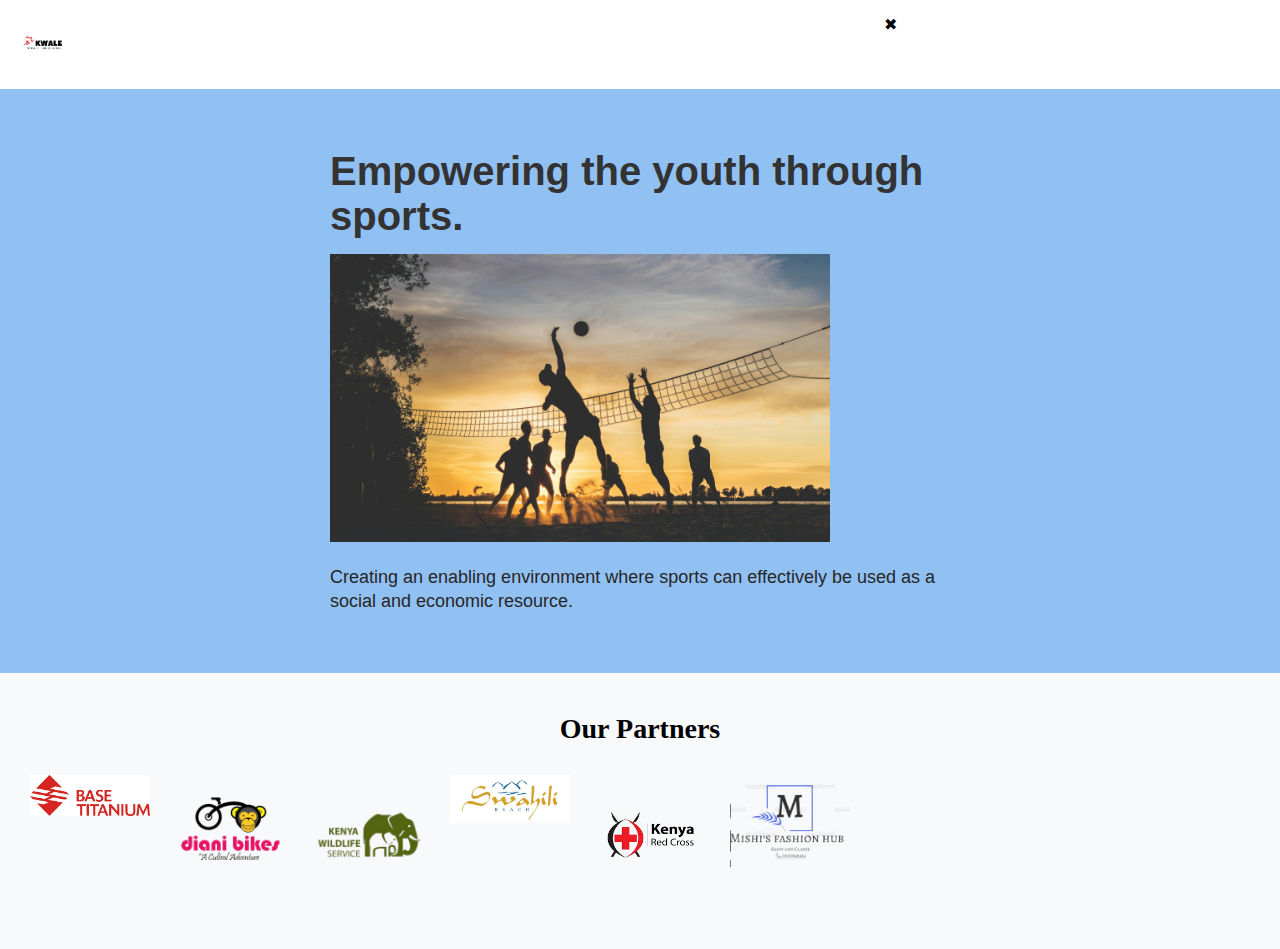
==== index.html @ 3052f3dd "more corrections" ====
<!DOCTYPE html>
<html lang="en">
<head>
    <meta charset="UTF-8">
    <meta name="viewport" content="width=device-width, initial-scale=1.0">
    <title>Kwale Sports Excellence (CBO)</title>
    <link rel="stylesheet" href="style.css">
</head>
<body>

    <nav class="navbar">
        <div class="logo">
            <img src="assets/kwalesportslogo-removebg-preview.png" alt="Logo">
        </div>
        <div class="hamburger" onclick="toggleMenu()">☰</div>
        <ul class="nav-links">
            <span class="close-btn" onclick="toggleMenu()">✖</span>
            <li><a href="#">Our Impact</a></li>
            <li><a href="#">About Us</a></li>
            <li><a href="#">Programs</a></li>
            <li><a href="Donate.html">Donate</a></li>
        </ul>
    </nav>

     <!-- Hero Section -->
     <section class="hero">
        <div class="hero-content">
            <h1>Empowering the youth through sports.</h1>
            <div class="hero-image">
                <img src="assets/netball sunset.jpg" alt="Sports Excellence">
            </div>
            <p>Creating an enabling environment
                where sports can effectively be used as a social and economic resource.</p>
        </div>
    </section>

<!-- Partners Section -->
 <section class="partners-section">
    <h2>Our Partners</h2>
    <div class="partners-container">
      <div class="partner-logo">
        <img src="assets/base titanium.jpg" alt="Partner 1">
      </div>
      <div class="partner-logo">
        <img src="assets/diani_bikes-removebg-preview.png" alt="Partner 2">
      </div>
      <div class="partner-logo">
        <img src="assets/kenya_wildlife-removebg-preview.png" alt="Partner 3">
      </div>
      <div class="partner-logo">
        <img src="assets/swahili beach.jpg" alt="Partner 4">
      </div>
      <div class="partner-logo">
        <img src="assets/red_cross-removebg-preview.png" alt="Partner 5">
      </div>
      <div class="partner-logo">
        <img src="assets/mishi_fashion_hub-removebg-preview.png" alt="Partner 6">
      </div>
      <!-- Add more partner logos as needed -->
    </div>
  </section>

  <script src="script.js"></script>
    <script>
        function toggleMenu() {
            const navLinks = document.querySelector('.nav-links');
            navLinks.classList.toggle('active');
        }
    </script>

</body>
</html>
---- style.css ----
*{
    margin: 0;
    padding: 0;
    box-sizing: border-box;
}
.navbar {
    display: flex;
    justify-content: space-between;
    align-items: center;
    padding: 15px 20px;
    background: #ffffff;
    color: rgb(0, 0, 0);
    position: relative;
    z-index: 2;
}

.logo img {
    height: 50px;  /* Adjust logo size */
    width: auto;    /* Maintain aspect ratio */
}


.hamburger {
    font-size: 24px;
    cursor: pointer;
    display: none;
}

.nav-links {
    list-style: none;
    display: flex;
    margin-bottom: 40px;
}

.nav-links li {
    margin: 0 15px;
}

.nav-links a {
    text-decoration: none;
    color: white;
    transition: 0.3s;
}

.nav-links a:hover {
    color: #f4a261;
}

/* Mobile menu styles */
@media (max-width: 768px) {
    .hamburger {
        display: block;
    }

    .nav-links {
        position: fixed;
        padding: 20px;
        top: 0;
        left: -100%;
        width: 100%;
        height: 100%;
        background: rgba(0, 0, 0, 0.9);
        display: flex;
        flex-direction: column;
        align-items: left;
        justify-content:left;
        transition: left 0.4s ease-in-out;
    }

    .nav-links.active {
        left: 0;
    }

    .nav-links li {
        margin: 20px 0;
    }

    .nav-links a {
        font-size: 24px;
        color: white;
    }

    /* Close button */
    .close-btn {
        position: absolute;
        top: 20px;
        right: 20px;
        font-size: 25px;
        color: white;
        cursor: pointer;
    }
}

/* Hero Section */
.hero {
    display: flex;
    align-items: center;
    justify-content: center;
    text-align: left;
    padding: 60px 20px;
    background-color: #0b74e573;
    font-family: 'Arial', sans-serif;
}

.hero-content {
    max-width: 50%;
}

.hero h1 {
    font-size: 40px;
    color: #333;
    margin-bottom: 15px;
    text-align: left;
}

.hero p {
    margin-top: 20px;
    font-size: 18px;
    text-align: left;
    line-height: 1.3;
    color: #262626;
}

.hero-image img {
    width: 100%;
    max-width: 500px;
    height: auto;
}

/* Responsive Design */
@media (max-width: 768px) {
    .hero {
        flex-direction: column;
        text-align: center;
    }

    .hero-content {
        max-width: 100%;
        margin-bottom: 20px;
    }
}
/* Partners Section */
.partners-section {
    text-align: center;
    padding: 40px 20px;
    background-color: #f8f9fa;
  }
  
  .partners-section h2 {
    font-size: 28px;
    margin-bottom: 20px;
  }
  
  .partners-container {
    display: flex;
    overflow-x: hidden;
    gap: 20px;
    padding: 10px;
    white-space: nowrap;
    animation: scrollPartners 20s linear infinite; /* Controls scrolling speed */
  }
  
  .partner-logo img {
    max-width: 120px;
    height: auto;
    transition: transform 0.3s ease;
  }
  
  .partner-logo img:hover {
    transform: scale(1.1);
  }
  
  @keyframes scrollPartners {
    0% {
      transform: translateX(0);
    }
    100% {
      transform: translateX(-100%); /* Move to the left by 100% of the container width */
    }
  }
  
  /* Make sure the scroll is only horizontal */
  .partners-container::-webkit-scrollbar {
    display: none;
  }
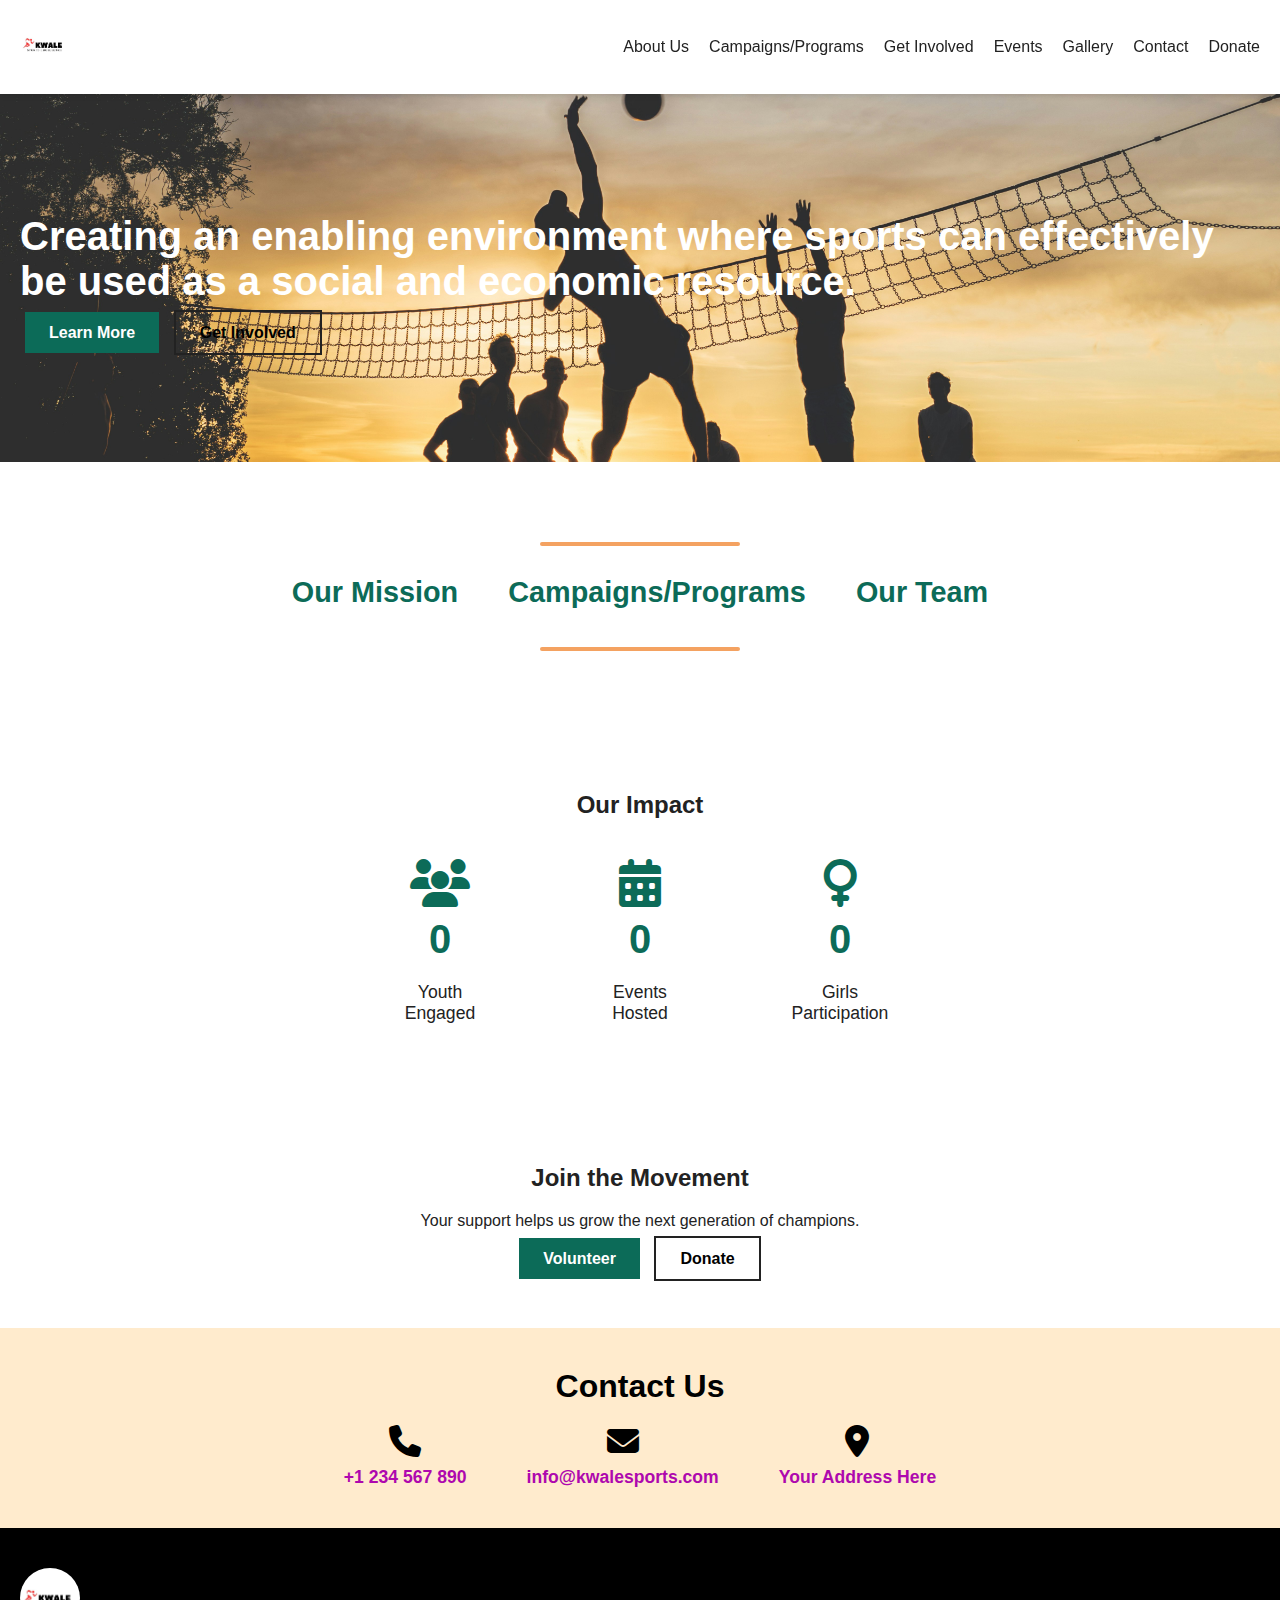
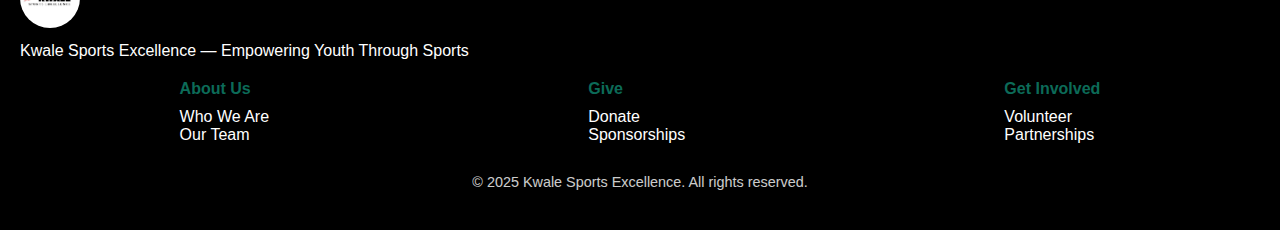
==== commit e006af69: "new look" ====
--- a/index.html
+++ b/index.html
@@ -1,72 +1,239 @@
 <!DOCTYPE html>
 <html lang="en">
 <head>
-    <meta charset="UTF-8">
-    <meta name="viewport" content="width=device-width, initial-scale=1.0">
-    <title>Kwale Sports Excellence (CBO)</title>
-    <link rel="stylesheet" href="style.css">
+  <meta charset="UTF-8">
+  <meta name="viewport" content="width=device-width, initial-scale=1.0">
+  <title>Kwale Sports Excellence</title>
+  <link rel="stylesheet" href="https://cdnjs.cloudflare.com/ajax/libs/font-awesome/6.4.0/css/all.min.css">
+  <link rel="stylesheet" href="style.css">
 </head>
 <body>
 
-    <nav class="navbar">
-        <div class="logo">
-            <img src="assets/kwalesportslogo-removebg-preview.png" alt="Logo">
-        </div>
-        <div class="hamburger" onclick="toggleMenu()">☰</div>
-        <ul class="nav-links">
-            <span class="close-btn" onclick="toggleMenu()">✖</span>
-            <li><a href="#">Our Impact</a></li>
-            <li><a href="#">About Us</a></li>
-            <li><a href="#">Programs</a></li>
-            <li><a href="Donate.html">Donate</a></li>
+<!-- Overlay-->
+<div class="overlay" id="overlay" onclick="toggleMenu()"></div>
+
+<!-- Navigation Bar-->
+<nav class="nav">
+  <div class="nav-logo">
+    <img src="assets/kwalesportslogo.jpg" alt="Kwale Sports Logo">
+  </div>
+  <div class="nav-links">
+    <a href="about.html">About Us</a>
+    <a href="programs.html">Campaigns/Programs</a>
+    <a href="involve.html">Get Involved</a>
+    <a href="events.html">Events</a>
+    <a href="gallery.html">Gallery</a>
+    <a href="#contact">Contact</a>
+    <a href="Donate.html">Donate</a>
+  </div>
+  <div class="hamburger" onclick="toggleMenu()">
+    <span></span>
+    <span></span>
+    <span></span>
+  </div>
+</nav>
+
+<!-- Mobile Menu -->
+<div class="mobile-menu" id="mobileMenu">
+  <a href="about.html">About Us</a>
+  <a href="programs.html">Campaigns/Programs</a>
+  <a href="involve.html">Get Involved</a>
+  <a href="Donate.html">Donate</a>
+</div>
+
+<script>
+  function toggleMenu() {
+    const menu = document.getElementById('mobileMenu');
+    const overlay = document.getElementById('overlay');
+    const hamburger = document.querySelector('.hamburger');
+    
+    menu.classList.toggle('active');
+    overlay.classList.toggle('active');
+    hamburger.classList.toggle('active');
+  }
+</script>
+
+<!-- Hero Section -->
+<section class="hero">
+  <div class="hero-content">
+    <h1>Creating an enabling environment
+        where sports can effectively be used as a social and economic resource.</h1>
+    <p></p>
+    <div class="cta-buttons">
+      <a href="about.html" class="btn btn-primary">Learn More</a>
+      <a href="involve.html" class="btn btn-secondary">Get Involved</a>
+    </div>
+  </div>
+</section>
+
+<!-- Featured Campaigns Section
+<section class="featured-campaigns" id="campaigns">
+  <h2>Our Featured Campaigns</h2>
+  <div class="campaigns-grid">
+    <div class="campaign">
+      <img src="assets/jumping.jpg" alt="Campaign 1">
+      <h3>Campaign 1</h3>
+      <p>Details about the campaign go here.</p>
+    </div>
+    <div class="campaign">
+      <img src="assets/group with whitemen.webp" alt="Campaign 2">
+      <h3>Campaign 2</h3>
+      <p>Details about the campaign go here.</p>
+    </div>
+    <div class="campaign">
+      <img src="assets/cycle for sables.jpg" alt="Campaign 3">
+      <h3>Campaign 3</h3>
+      <p>Details about the campaign go here.</p>
+    </div>
+  </div>
+</section> -->
+
+<section class="section-nav">
+    <div class="section-nav-line"></div>
+  
+    <div class="section-nav-grid">
+      <a href="about.html" class="nav-item">Our Mission</a>
+      <a href="involve.html" class="nav-item">Campaigns/Programs</a>
+      <a href="" class="nav-item">Our Team</a>
+    </div>
+  
+    <div class="section-nav-line"></div>
+  </section>
+  
+   
+
+<!-- Impact Section -->
+<section class="impact">
+    <h2>Our Impact</h2>
+    <div class="impact-stats">
+      <div class="stat">
+        <i class="fa-solid fa-users stat-icon"></i>
+        <h3 class="count" data-target="500">0</h3>
+        <p>Youth Engaged</p>
+      </div>
+      <div class="stat">
+        <i class="fa-solid fa-calendar-days stat-icon"></i>
+        <h3 class="count" data-target="12">0</h3>
+        <p>Events Hosted</p>
+      </div>
+      <div class="stat">
+        <i class="fa-solid fa-venus stat-icon"></i> <!-- Venus = Female symbol -->
+        <h3 class="count" data-target="60">0</h3>
+        <p>Girls Participation</p>
+      </div>
+    </div>
+  </section>
+  
+  
+  
+  <!-- Call to Action -->
+  <section class="cta" id="get-involved">
+    <h2>Join the Movement</h2>
+    <p>Your support helps us grow the next generation of champions.</p>
+    <div class="cta-buttons">
+      <a href="#volunteer" class="btn btn-primary">Volunteer</a>
+      <a href="#donate.html" class="btn btn-secondary">Donate</a>
+    </div>
+  </section>
+
+  
+<!-- Contact Details Section -->
+<section class="contact-details">
+    <h2>Contact Us</h2>
+    <div class="contact-info">
+      <div class="contact-item">
+        <i class="fa fa-phone"></i>
+        <p><a href="tel:+1234567890" class="contact-link">+1 234 567 890</a></p>
+      </div>
+      <div class="contact-item">
+        <i class="fa fa-envelope"></i>
+        <p><a href="mailto:info@kwalesports.com" class="contact-link">info@kwalesports.com</a></p>
+      </div>
+      <div class="contact-item">
+        <i class="fa fa-map-marker-alt"></i>
+        <p><a href="https://www.google.com/maps?q=Your+Address+Here" target="_blank" class="contact-link">Your Address Here</a></p>
+      </div>
+    </div>
+  </section>
+  
+  
+  <!-- Our Roots 
+  <section class="about" id="about">
+    <h2>Our Roots</h2>
+    <p>Founded in Kwale County, our community-based organization uses sports as a tool to empower youth, promote peace, and create opportunities.</p>
+    <img src="assets/founders kse.jpg" alt="Founders and community">
+  </section>-->
+  
+  <!-- Footer -->
+  <footer class="footer">
+    <div class="footer-top">
+      <img src="assets/kwalesportslogo.jpg" alt="CBO Logo" class="footer-logo">
+      <p>Kwale Sports Excellence — Empowering Youth Through Sports</p>
+    </div>
+    <div class="footer-links">
+      <div class="footer-column">
+        <h4>About Us</h4>
+        <ul>
+          <li><a href="#about.html">Who We Are</a></li>
+          <li><a href="#team.html">Our Team</a></li>
         </ul>
-    </nav>
-
-     <!-- Hero Section -->
-     <section class="hero">
-        <div class="hero-content">
-            <h1>Empowering the youth through sports.</h1>
-            <div class="hero-image">
-                <img src="assets/netball sunset.jpg" alt="Sports Excellence">
-            </div>
-            <p>Creating an enabling environment
-                where sports can effectively be used as a social and economic resource.</p>
-        </div>
-    </section>
-
-<!-- Partners Section -->
- <section class="partners-section">
-    <h2>Our Partners</h2>
-    <div class="partners-container">
-      <div class="partner-logo">
-        <img src="assets/base titanium.jpg" alt="Partner 1">
-      </div>
-      <div class="partner-logo">
-        <img src="assets/diani_bikes-removebg-preview.png" alt="Partner 2">
-      </div>
-      <div class="partner-logo">
-        <img src="assets/kenya_wildlife-removebg-preview.png" alt="Partner 3">
-      </div>
-      <div class="partner-logo">
-        <img src="assets/swahili beach.jpg" alt="Partner 4">
-      </div>
-      <div class="partner-logo">
-        <img src="assets/red_cross-removebg-preview.png" alt="Partner 5">
-      </div>
-      <div class="partner-logo">
-        <img src="assets/mishi_fashion_hub-removebg-preview.png" alt="Partner 6">
-      </div>
-      <!-- Add more partner logos as needed -->
-    </div>
-  </section>
-
-  <script src="script.js"></script>
-    <script>
-        function toggleMenu() {
-            const navLinks = document.querySelector('.nav-links');
-            navLinks.classList.toggle('active');
+      </div>
+      <div class="footer-column">
+        <h4>Give</h4>
+        <ul>
+          <li><a href="#donate">Donate</a></li>
+          <li><a href="#sponsor">Sponsorships</a></li>
+        </ul>
+      </div>
+      <div class="footer-column">
+        <h4>Get Involved</h4>
+        <ul>
+          <li><a href="#volunteer">Volunteer</a></li>
+          <li><a href="#partnerships">Partnerships</a></li>
+        </ul>
+      </div>
+    </div>
+    <div class="footer-bottom">
+      <p>&copy; 2025 Kwale Sports Excellence. All rights reserved.</p>
+    </div>
+  </footer>
+  <script>
+    document.addEventListener("DOMContentLoaded", () => {
+  const counters = document.querySelectorAll('.count');
+  const speed = 100;
+
+  const animateCounters = () => {
+    counters.forEach(counter => {
+      const target = +counter.getAttribute('data-target');
+      const updateCount = () => {
+        const current = +counter.innerText;
+        const increment = Math.ceil(target / speed);
+        if (current < target) {
+          counter.innerText = current + increment;
+          setTimeout(updateCount, 20);
+        } else {
+          counter.innerText = target;
         }
-    </script>
-
+      };
+      updateCount();
+    });
+  };
+
+  // Trigger animation when section scrolls into view
+  const observer = new IntersectionObserver(entries => {
+    entries.forEach(entry => {
+      if (entry.isIntersecting) {
+        animateCounters();
+        observer.disconnect(); // Only run once
+      }
+    });
+  }, { threshold: 0.6 });
+
+  const impactSection = document.querySelector('.impact');
+  observer.observe(impactSection);
+});
+
+  </script>
+  
 </body>
-</html>
+</html>--- a/style.css
+++ b/style.css
@@ -1,186 +1,493 @@
 *{
-    margin: 0;
-    padding: 0;
-    box-sizing: border-box;
-}
-.navbar {
+  margin: 0;
+  padding: 0;
+  box-sizing: border-box;
+}
+
+html {
+  scroll-behavior: smooth;
+}
+
+
+
+:root {
+  --primary-color: #0c6b58;
+  --secondary-color: #f4a261;
+  --light-bg: #f9f9f9;
+  --dark-text: #222;
+}
+
+body {
+  margin: 0;
+  font-family: 'Segoe UI', Tahoma, Geneva, Verdana, sans-serif;
+  color: var(--dark-text);
+  background: white;
+}
+
+section {
+  padding: 60px 20px;
+  text-align: center;
+}
+
+h1, h2, h3 {
+  margin-bottom: 20px;
+}
+
+
+.btn {
+  padding: 12px 24px;
+  border: none;
+  font-weight: bold;
+  text-decoration: none;
+  margin: 5px;
+  transition: all 0.3s ease;
+}
+
+.btn-primary {
+  background: var(--primary-color);
+  color: white;
+}
+
+.btn-secondary {
+  background: transparent;
+  color: rgb(0, 0, 0);
+  border: #222 solid 2px;
+}
+
+.btn-secondary:hover {
+  background: var(--secondary-color);
+  color: white;
+}
+
+.btn:hover {
+  opacity: 0.8;
+}
+
+/* Navigation */
+.nav {
+  display: flex;
+  justify-content: space-between;
+  align-items: center;
+  padding: 20px;
+  background-color: white;
+  position: sticky;
+  top: 0;
+  z-index: 1000;
+  box-shadow: 0 2px 5px rgba(0,0,0,0.1);
+}
+
+.nav-logo img {
+  height: 50px;
+}
+
+.nav-links {
+  display: flex;
+  gap: 20px;
+}
+
+.nav-links a {
+  text-decoration: none;
+  color: var(--dark-text);
+  font-weight: 500;
+}
+
+.hamburger {
+  display: none;
+  flex-direction: column;
+  cursor: pointer;
+}
+
+.hamburger span {
+  height: 3px;
+  width: 25px;
+  background: var(--dark-text);
+  margin: 4px 0;
+  transition: 0.4s;
+}
+
+.hamburger.active span:nth-child(1) {
+  transform: rotate(45deg);
+  position: relative;
+  top: 8px;
+}
+
+.hamburger.active span:nth-child(2) {
+  opacity: 0;
+}
+
+.hamburger.active span:nth-child(3) {
+  transform: rotate(-45deg);
+  position: relative;
+  bottom: 8px;
+}
+
+.mobile-menu {
+  display: none;
+  flex-direction: column;
+  background: white;
+  position: absolute;
+  height: 100%;
+  top: 70px;
+  left: 0;
+  width: 100vw;
+  padding: 40px 20px;
+  z-index: 999;
+  box-shadow: 0 4px 10px rgba(0,0,0,0.1);
+  animation: fadeIn 0.3s ease-in-out;
+}
+
+.mobile-menu a {
+  padding: 15px 0;
+  text-decoration: none;
+  color: var(--dark-text);
+  font-size: 1.2em;
+}
+.mobile-menu a:hover {
+    color: #0c6b58;
+}
+
+.mobile-menu.active {
+  display: flex;
+}
+
+.overlay {
+  display: none;
+  position: fixed;
+  top: 0;
+  left: 0;
+  width: 100%;
+  height: 100%;
+  background: rgba(0, 0, 0, 0.5);
+  z-index: 998;
+}
+
+.overlay.active {
+  display: block;
+}
+
+@media (max-width: 768px) {
+  .nav-links {
+    display: none;
+  }
+
+  .hamburger {
     display: flex;
-    justify-content: space-between;
-    align-items: center;
-    padding: 15px 20px;
-    background: #ffffff;
-    color: rgb(0, 0, 0);
-    position: relative;
-    z-index: 2;
-}
-
-.logo img {
-    height: 50px;  /* Adjust logo size */
-    width: auto;    /* Maintain aspect ratio */
-}
-
-
-.hamburger {
-    font-size: 24px;
-    cursor: pointer;
-    display: none;
-}
-
-.nav-links {
-    list-style: none;
-    display: flex;
-    margin-bottom: 40px;
-}
-
-.nav-links li {
-    margin: 0 15px;
-}
-
-.nav-links a {
-    text-decoration: none;
-    color: white;
-    transition: 0.3s;
-}
-
-.nav-links a:hover {
-    color: #f4a261;
-}
-
-/* Mobile menu styles */
-@media (max-width: 768px) {
-    .hamburger {
-        display: block;
-    }
-
-    .nav-links {
-        position: fixed;
-        padding: 20px;
-        top: 0;
-        left: -100%;
-        width: 100%;
-        height: 100%;
-        background: rgba(0, 0, 0, 0.9);
-        display: flex;
-        flex-direction: column;
-        align-items: left;
-        justify-content:left;
-        transition: left 0.4s ease-in-out;
-    }
-
-    .nav-links.active {
-        left: 0;
-    }
-
-    .nav-links li {
-        margin: 20px 0;
-    }
-
-    .nav-links a {
-        font-size: 24px;
-        color: white;
-    }
-
-    /* Close button */
-    .close-btn {
-        position: absolute;
-        top: 20px;
-        right: 20px;
-        font-size: 25px;
-        color: white;
-        cursor: pointer;
-    }
+  }
 }
 
 /* Hero Section */
 .hero {
-    display: flex;
-    align-items: center;
-    justify-content: center;
-    text-align: left;
-    padding: 60px 20px;
-    background-color: #0b74e573;
-    font-family: 'Arial', sans-serif;
-}
-
-.hero-content {
-    max-width: 50%;
-}
-
-.hero h1 {
+  background: url(assets/netball\ sunset.jpg) center/cover no-repeat;
+  color: white;
+  text-align: left;
+  padding: 120px 20px;
+  animation: fadeIn 2s ease-in;
+}
+
+.hero h1{
     font-size: 40px;
-    color: #333;
-    margin-bottom: 15px;
-    text-align: left;
-}
-
-.hero p {
-    margin-top: 20px;
-    font-size: 18px;
-    text-align: left;
-    line-height: 1.3;
-    color: #262626;
-}
-
-.hero-image img {
-    width: 100%;
-    max-width: 500px;
-    height: auto;
-}
-
-/* Responsive Design */
+}
+.cta-buttons {
+  margin-top: 20px;
+}
+
+@keyframes fadeIn {
+  from { opacity: 0; }
+  to { opacity: 1; }
+}
+
+.section-nav {
+padding: 60px 20px;
+text-align: center;
+}
+
+.section-nav-line {
+height: 4px;
+width: 200px;
+margin: 20px auto;
+background-color: var(--secondary-color);
+border-radius: 2px;
+}
+
+.section-nav-grid {
+display: flex;
+justify-content: center;
+gap: 50px;
+flex-wrap: wrap;
+margin: 30px 0;
+}
+
+.nav-item {
+font-size: 1.8em;
+font-weight: 600;
+text-decoration: none;
+color: var(--primary-color);
+position: relative;
+transition: all 0.3s ease;
+}
+
+.nav-item::after {
+content: '';
+display: block;
+height: 2px;
+background: var(--secondary-color);
+width: 0;
+transition: width 0.3s ease;
+margin-top: 6px;
+border-radius: 1px;
+}
+
+.nav-item:hover {
+color: var(--secondary-color);
+}
+
+.nav-item:hover::after {
+width: 100%;
+}
+
 @media (max-width: 768px) {
-    .hero {
-        flex-direction: column;
-        text-align: center;
-    }
-
-    .hero-content {
-        max-width: 100%;
-        margin-bottom: 20px;
-    }
-}
-/* Partners Section */
-.partners-section {
-    text-align: center;
-    padding: 40px 20px;
-    background-color: #f8f9fa;
-  }
-  
-  .partners-section h2 {
-    font-size: 28px;
-    margin-bottom: 20px;
-  }
-  
-  .partners-container {
-    display: flex;
-    overflow-x: hidden;
+.section-nav-grid {
+flex-direction: column;
+gap: 25px;
+}
+
+.nav-item {
+font-size: 1.5em;
+}
+}
+
+@media (max-width: 500px) {
+  .section-nav-grid {
+    flex-direction: column;
+    gap: 15px;
+  }
+}
+
+
+
+/* Campaigns */
+.featured-campaigns .campaigns-grid {
+  display: flex;
+  flex-wrap: wrap;
+  gap: 30px;
+  justify-content: center;
+}
+
+.campaign {
+  background: #fff;
+  padding: 20px;
+  border-radius: 12px;
+  max-width: 300px;
+  box-shadow: 0 4px 10px rgba(0,0,0,0.1);
+  transition: transform 0.3s;
+}
+
+.campaign:hover {
+  transform: translateY(-10px);
+}
+
+.campaign img {
+  width: 100%;
+  border-radius: 10px;
+}
+
+/* Partners Marquee */
+.marquee {
+  overflow: hidden;
+  position: relative;
+}
+
+.marquee-content {
+  display: flex;
+  gap: 40px;
+  animation: scrollLeft 30s linear infinite;
+}
+
+.marquee-content img {
+  height: 80px;
+  object-fit: contain;
+}
+
+@keyframes scrollLeft {
+  0% { transform: translateX(0); }
+  100% { transform: translateX(-50%); }
+}
+
+/* Impact */
+/* Impact Section */
+.impact-stats {
+  display: flex;
+  justify-content: center;
+  gap: 50px;
+  flex-wrap: wrap;
+}
+
+.stat {
+  text-align: center;
+  background-color: #fff;
+  padding: 20px;
+  width: 150px;
+  transition: transform 0.3s ease;
+}
+
+.stat:hover {
+  transform: translateY(-10px);
+}
+
+.stat i {
+  font-size: 3em;
+  color: var(--primary-color);
+  margin-bottom: 10px;
+}
+
+.stat h3 {
+  font-size: 2.5em;
+  color: var(--primary-color);
+}
+
+.stat p {
+  font-size: 1.1em;
+  color: var(--dark-text);
+}
+
+
+
+.stat-icon {
+  font-size: 2rem; /* Smaller icon size */
+  color: var(--primary-color);
+  margin-bottom: 10px;
+}
+
+.stat:hover .stat-icon {
+  transform: scale(1.2);
+  color: var(--primary-color);
+}
+
+@keyframes fadeUp {
+  from {
+    opacity: 0;
+    transform: translateY(20px);
+  }
+  to {
+    opacity: 1;
+    transform: translateY(0);
+  }
+}
+
+
+
+@keyframes popIn {
+  0% { transform: scale(0.5); opacity: 0; }
+  100% { transform: scale(1); opacity: 1; }
+}
+
+/* Contact Details Section */
+.contact-details {
+  background: blanchedalmond;
+  padding: 40px 20px;
+  text-align: center;
+}
+
+.contact-details h2 {
+  margin-bottom: 20px;
+  font-size: 2em;
+  color: black;
+}
+
+.contact-info {
+  display: flex;
+  justify-content: center;
+  gap: 60px;
+  flex-wrap: wrap;
+}
+
+.contact-item {
+  display: flex;
+  flex-direction: column;
+  align-items: center;
+}
+
+.contact-item i {
+  font-size: 2em;
+  color: black;
+  margin-bottom: 10px;
+}
+
+.contact-item p {
+  font-size: 1.1em;
+  color: var(--dark-text);
+}
+
+.contact-link {
+  text-decoration: none;
+  color: rgb(174, 8, 174);
+  font-weight: bold;
+}
+
+.contact-link:hover {
+  text-decoration: underline;
+  color: var(--primary-color);
+}
+
+/* Mobile Responsiveness */
+@media (max-width: 768px) {
+  .contact-info {
+    flex-direction: column;
     gap: 20px;
-    padding: 10px;
-    white-space: nowrap;
-    animation: scrollPartners 20s linear infinite; /* Controls scrolling speed */
-  }
-  
-  .partner-logo img {
-    max-width: 120px;
-    height: auto;
-    transition: transform 0.3s ease;
-  }
-  
-  .partner-logo img:hover {
-    transform: scale(1.1);
-  }
-  
-  @keyframes scrollPartners {
-    0% {
-      transform: translateX(0);
-    }
-    100% {
-      transform: translateX(-100%); /* Move to the left by 100% of the container width */
-    }
-  }
-  
-  /* Make sure the scroll is only horizontal */
-  .partners-container::-webkit-scrollbar {
-    display: none;
-  }
-  +  }
+
+  .contact-item i {
+    font-size: 1.5em;
+  }
+
+  .contact-item p {
+    font-size: 1em;
+  }
+}
+
+
+/* Footer */
+.footer {
+  background: rgb(0, 0, 0);
+  color: rgb(255, 255, 255);
+  padding: 40px 20px;
+}
+
+.footer-logo {
+  height: 60px;
+  margin-bottom: 10px;
+  border-radius: 50%;
+}
+
+.footer-links {
+  display: flex;
+  flex-wrap: wrap;
+  justify-content: space-around;
+  margin-top: 20px;
+}
+
+.footer-column h4 {
+  margin-bottom: 10px;
+  color: var(--primary-color);
+}
+
+.footer-column ul {
+  list-style: none;
+  padding: 0;
+}
+
+.footer-column ul li a {
+  color: white;
+  text-decoration: none;
+}
+
+.footer-column ul li a:hover {
+  text-decoration: underline;
+}
+
+.footer-bottom {
+  text-align: center;
+  margin-top: 30px;
+  font-size: 0.9em;
+  opacity: 0.8;
+}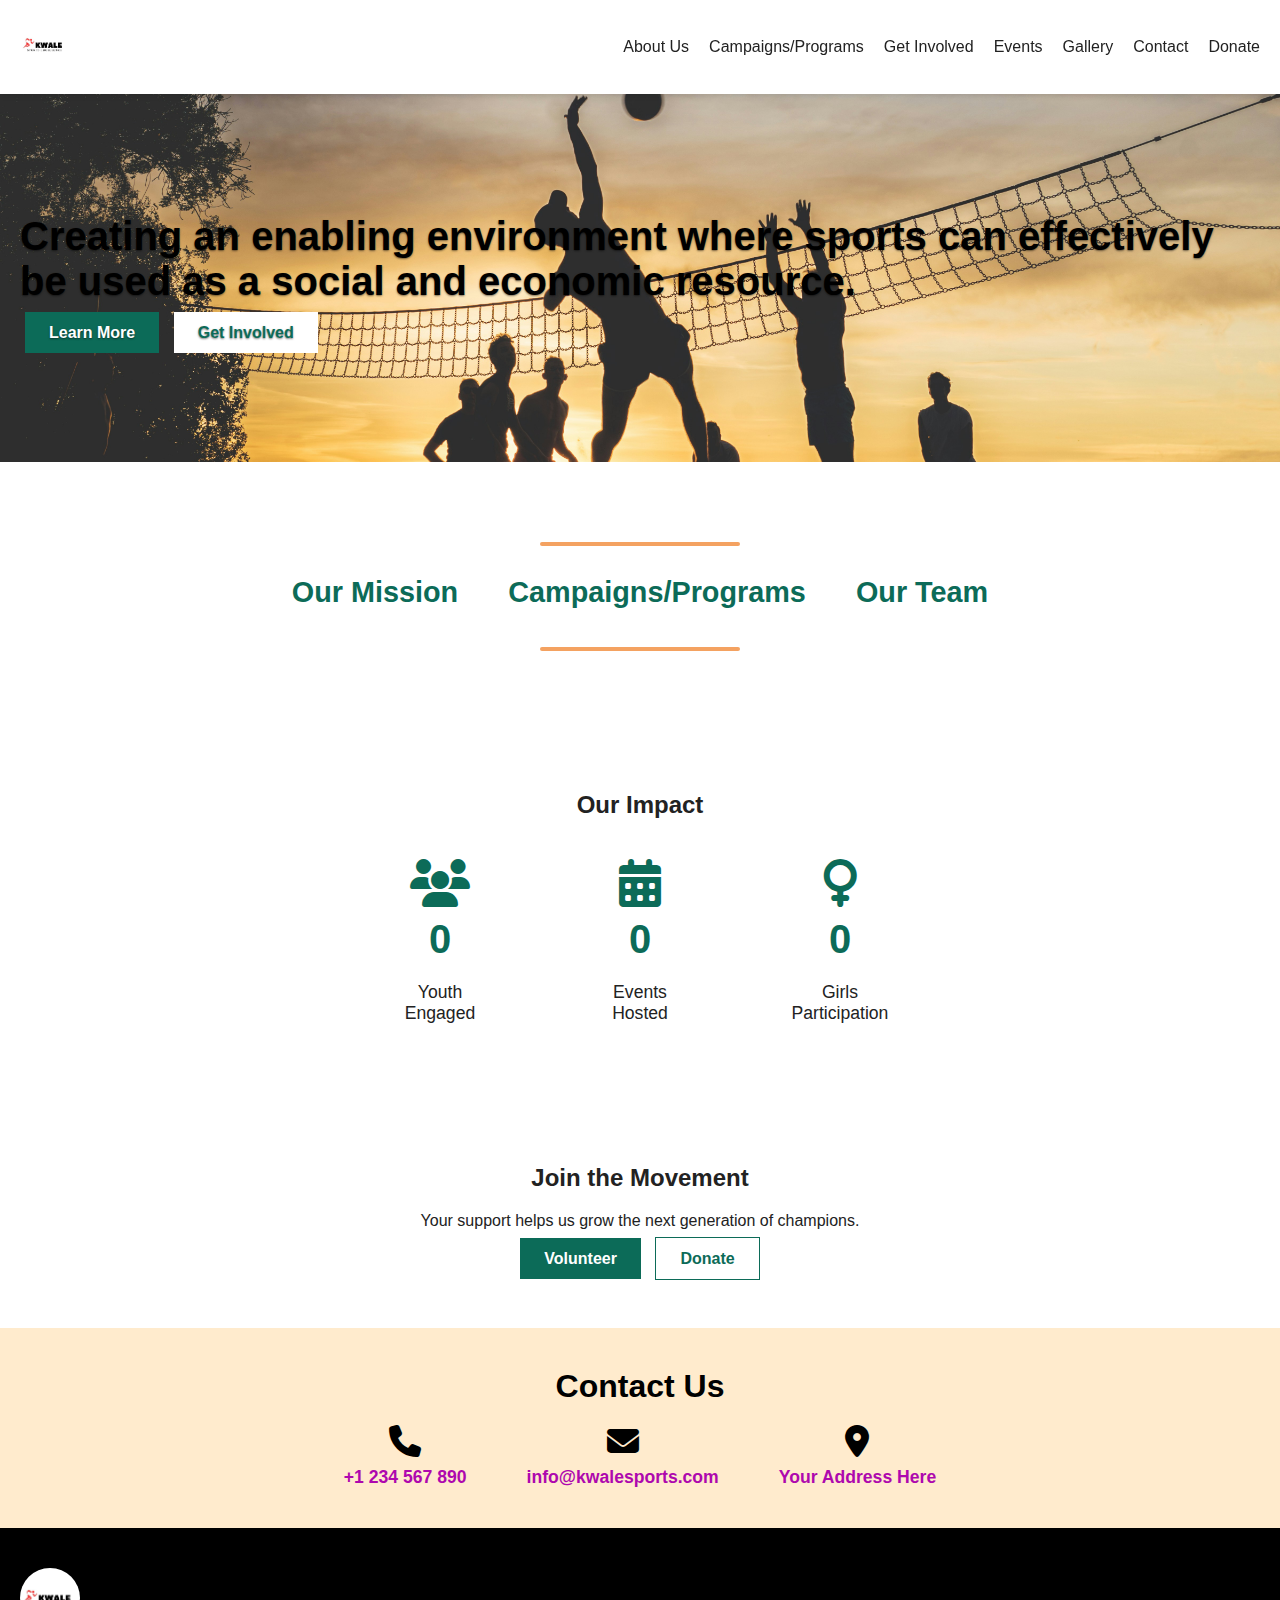
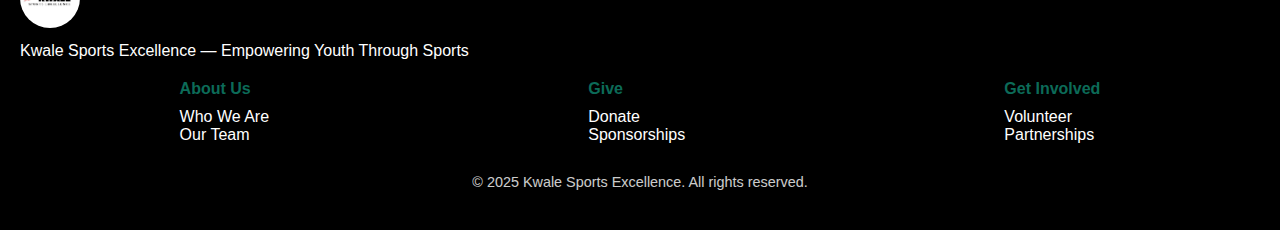
==== commit 8a7bbaf5: "z" ====
--- a/index.html
+++ b/index.html
@@ -132,7 +132,7 @@
     <p>Your support helps us grow the next generation of champions.</p>
     <div class="cta-buttons">
       <a href="#volunteer" class="btn btn-primary">Volunteer</a>
-      <a href="#donate.html" class="btn btn-secondary">Donate</a>
+      <a href="Donate.html" class="dnt">Donate</a>
     </div>
   </section>
 
@@ -174,14 +174,14 @@
       <div class="footer-column">
         <h4>About Us</h4>
         <ul>
-          <li><a href="#about.html">Who We Are</a></li>
-          <li><a href="#team.html">Our Team</a></li>
+          <li><a href="about.html">Who We Are</a></li>
+          <li><a href="#team">Our Team</a></li>
         </ul>
       </div>
       <div class="footer-column">
         <h4>Give</h4>
         <ul>
-          <li><a href="#donate">Donate</a></li>
+          <li><a href="Donate.html">Donate</a></li>
           <li><a href="#sponsor">Sponsorships</a></li>
         </ul>
       </div>
--- a/style.css
+++ b/style.css
@@ -47,11 +47,19 @@
   background: var(--primary-color);
   color: white;
 }
-
+.dnt {
+  background: white;
+  color: var(--primary-color);
+  padding: 12px 24px;
+  border: 1px solid var(--primary-color);
+  font-weight: bold;
+  text-decoration: none;
+  margin: 5px;
+  transition: all 0.3s ease;
+}
 .btn-secondary {
-  background: transparent;
-  color: rgb(0, 0, 0);
-  border: #222 solid 2px;
+  background: white;
+  color: var(--primary-color);
 }
 
 .btn-secondary:hover {
@@ -178,7 +186,8 @@
 /* Hero Section */
 .hero {
   background: url(assets/netball\ sunset.jpg) center/cover no-repeat;
-  color: white;
+  color: rgb(0, 0, 0);
+  text-shadow: rgba(0, 0, 0, 0.5) 0px 1px 2px;
   text-align: left;
   padding: 120px 20px;
   animation: fadeIn 2s ease-in;
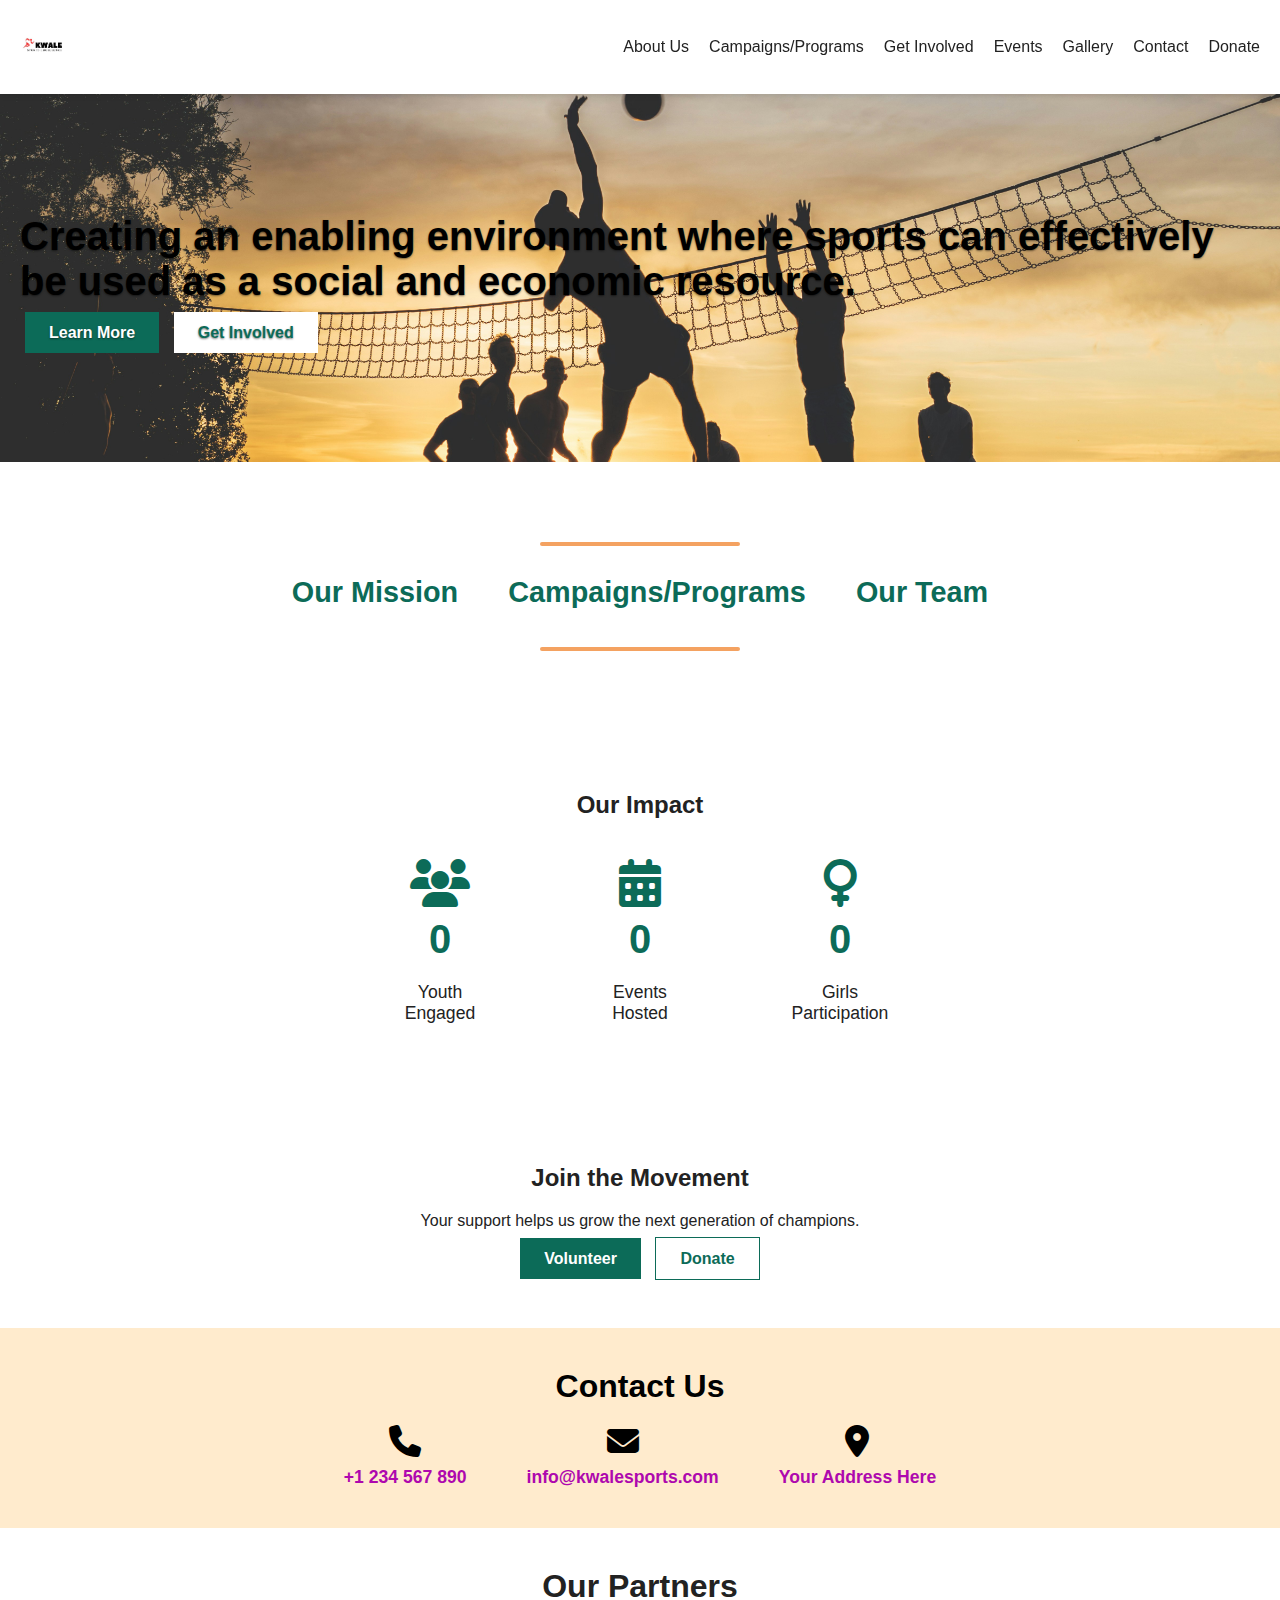
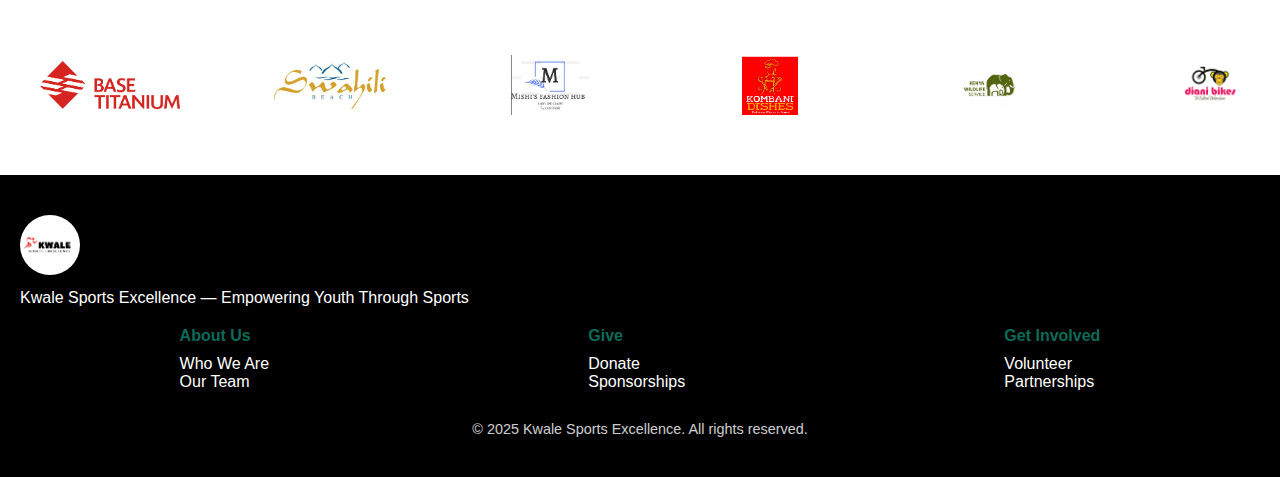
==== commit cf16daa8: "updates" ====
--- a/index.html
+++ b/index.html
@@ -157,12 +157,27 @@
   </section>
   
   
-  <!-- Our Roots 
-  <section class="about" id="about">
-    <h2>Our Roots</h2>
-    <p>Founded in Kwale County, our community-based organization uses sports as a tool to empower youth, promote peace, and create opportunities.</p>
-    <img src="assets/founders kse.jpg" alt="Founders and community">
-  </section>-->
+  <section class="partners-section">
+    <h2>Our Partners</h2>
+    <div class="marquee-wrapper">
+      <div class="marquee-track">
+        <div class="partner-logo"><img src="assets/base titanium.jpg" alt="Macqubees"></div>
+        <div class="partner-logo"><img src="assets/swahili beach.jpg" alt="Partner 2"></div>
+        <div class="partner-logo"><img src="assets/mishi fashion hub.jpg" alt="Partner 3"></div>
+        <div class="partner-logo"><img src="assets/kombani dishes.jpg" alt="Partner 4"></div>
+        <div class="partner-logo"><img src="assets/kenya wildlife.jpg" alt="Partner 4"></div>
+        <div class="partner-logo"><img src="assets/diani bikes.png" alt="Partner 4"></div>
+        <!-- Repeat the logos to ensure smooth loop -->
+        <div class="partner-logo"><img src="assets/base titanium.jpg" alt="Macqubees"></div>
+        <div class="partner-logo"><img src="assets/swahili beach.jpg" alt="Partner 2"></div>
+        <div class="partner-logo"><img src="assets/mishi fashion hub.jpg" alt="Partner 3"></div>
+        <div class="partner-logo"><img src="assets/kombani dishes.jpg" alt="Partner 4"></div>
+        <div class="partner-logo"><img src="assets/kenya wildlife.jpg" alt="Partner 4"></div>
+        <div class="partner-logo"><img src="assets/diani bikes.png" alt="Partner 4"></div>
+      </div>
+    </div>
+  </section>
+  
   
   <!-- Footer -->
   <footer class="footer">
--- a/style.css
+++ b/style.css
@@ -301,26 +301,70 @@
 }
 
 /* Partners Marquee */
-.marquee {
+.partners-section {
+  background: #ffffff;
+  padding: 40px 0;
   overflow: hidden;
   position: relative;
 }
 
-.marquee-content {
-  display: flex;
-  gap: 40px;
-  animation: scrollLeft 30s linear infinite;
-}
-
-.marquee-content img {
-  height: 80px;
+.partners-section h2 {
+  text-align: center;
+  margin-bottom: 30px;
+  color: #222;
+  font-size: 2em;
+}
+
+.marquee-wrapper {
+  overflow: hidden;
+  position: relative;
+  width: 100%;
+}
+
+.marquee-track {
+  display: flex;
+  width: max-content;
+  animation: scrollMarquee 40s linear infinite;
+}
+
+.partner-logo {
+  flex: 0 0 auto;
+  background: white;
+  margin: 0 20px;
+  padding: 10px 20px;
+  width: 180px;
+  height: 100px;
+  display: flex;
+  align-items: center;
+  justify-content: center;
+}
+
+.partner-logo img {
+  max-height: 60px;
+  max-width: 100%;
   object-fit: contain;
-}
-
-@keyframes scrollLeft {
-  0% { transform: translateX(0); }
-  100% { transform: translateX(-50%); }
-}
+  display: block;
+}
+
+/* Keyframes for auto-scroll */
+@keyframes scrollMarquee {
+  0% {
+    transform: translateX(0);
+  }
+  100% {
+    transform: translateX(-50%);
+  }
+}
+
+/* Optional: responsive adjustments */
+@media (max-width: 768px) {
+  .partner-logo {
+    width: 140px;
+    height: 80px;
+    margin: 0 10px;
+  }
+}
+
 
 /* Impact */
 /* Impact Section */
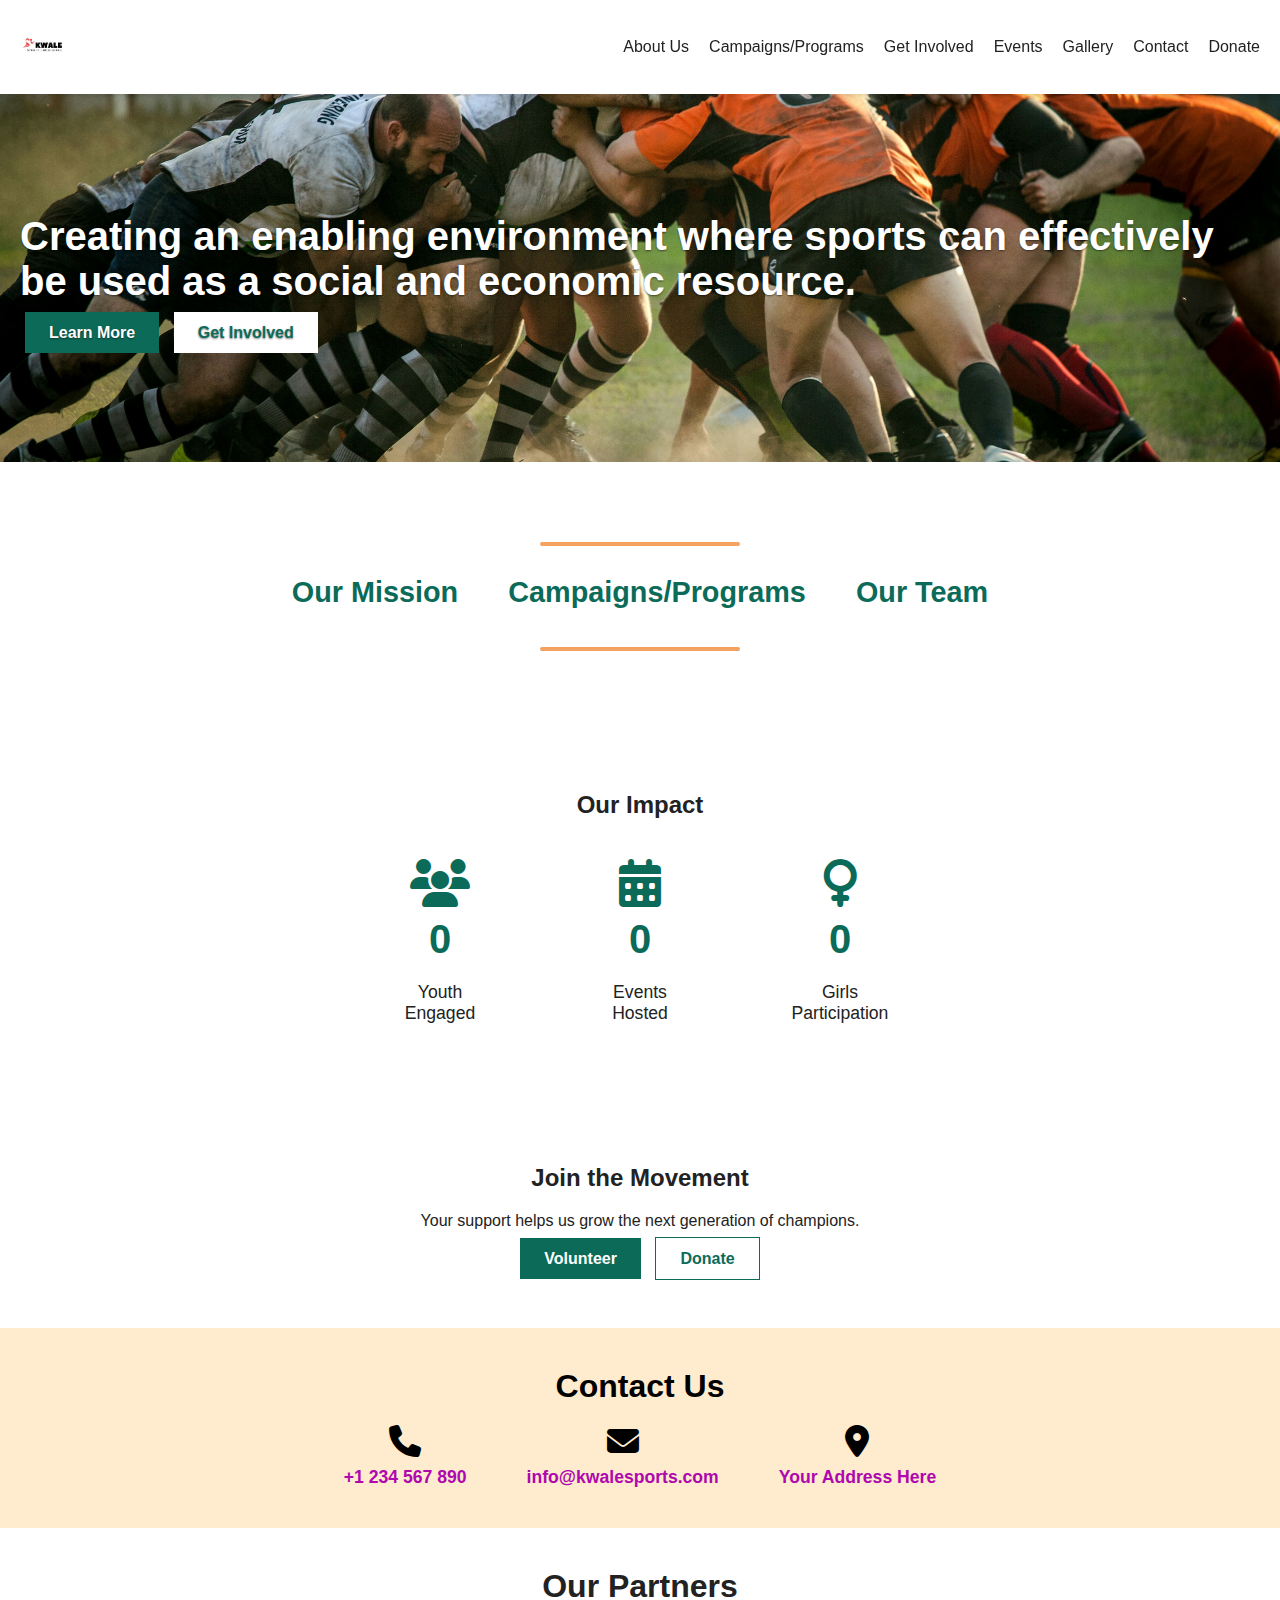
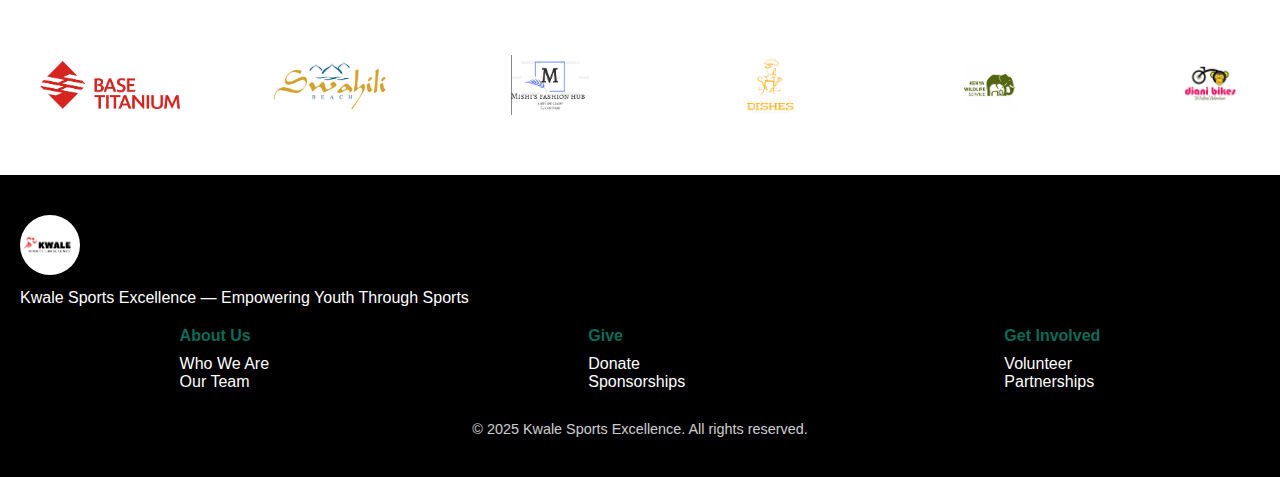
==== commit c873bb2f: "tey" ====
--- a/index.html
+++ b/index.html
@@ -164,16 +164,24 @@
         <div class="partner-logo"><img src="assets/base titanium.jpg" alt="Macqubees"></div>
         <div class="partner-logo"><img src="assets/swahili beach.jpg" alt="Partner 2"></div>
         <div class="partner-logo"><img src="assets/mishi fashion hub.jpg" alt="Partner 3"></div>
-        <div class="partner-logo"><img src="assets/kombani dishes.jpg" alt="Partner 4"></div>
+        <div class="partner-logo"><img src="assets/kombani_dishes-removebg-preview (1).png" alt="Partner 4"></div>
         <div class="partner-logo"><img src="assets/kenya wildlife.jpg" alt="Partner 4"></div>
         <div class="partner-logo"><img src="assets/diani bikes.png" alt="Partner 4"></div>
+        <div class="partner-logo"><img src="assets/olalo.jpg" alt="okedi"></div>
+        <div class="partner-logo"><img src="assets/glug-removebg-preview.png" alt="glug"></div>
+        <div class="partner-logo"><img src="assets/red cross.png" alt=""></div>
+        <div class="partner-logo"><img src="assets/kwale county govt.jpg" alt=""></div>
         <!-- Repeat the logos to ensure smooth loop -->
         <div class="partner-logo"><img src="assets/base titanium.jpg" alt="Macqubees"></div>
         <div class="partner-logo"><img src="assets/swahili beach.jpg" alt="Partner 2"></div>
         <div class="partner-logo"><img src="assets/mishi fashion hub.jpg" alt="Partner 3"></div>
-        <div class="partner-logo"><img src="assets/kombani dishes.jpg" alt="Partner 4"></div>
+        <div class="partner-logo"><img src="assets/kombani_dishes-removebg-preview (1).png" alt="Partner 4"></div>
         <div class="partner-logo"><img src="assets/kenya wildlife.jpg" alt="Partner 4"></div>
         <div class="partner-logo"><img src="assets/diani bikes.png" alt="Partner 4"></div>
+        <div class="partner-logo"><img src="assets/olalo.jpg" alt="okedi"></div>
+        <div class="partner-logo"><img src="assets/glug-removebg-preview.png" alt="glug"></div>
+        <div class="partner-logo"><img src="assets/red cross.png" alt=""></div>
+        <div class="partner-logo"><img src="assets/kwale county govt.jpg" alt=""></div>
       </div>
     </div>
   </section>
--- a/style.css
+++ b/style.css
@@ -185,8 +185,8 @@
 
 /* Hero Section */
 .hero {
-  background: url(assets/netball\ sunset.jpg) center/cover no-repeat;
-  color: rgb(0, 0, 0);
+  background: url(assets/olga-guryanova-ft7vJxwl2RY-unsplash\ \(1\).jpg) center/cover no-repeat;
+  color: rgb(255, 255, 255);
   text-shadow: rgba(0, 0, 0, 0.5) 0px 1px 2px;
   text-align: left;
   padding: 120px 20px;
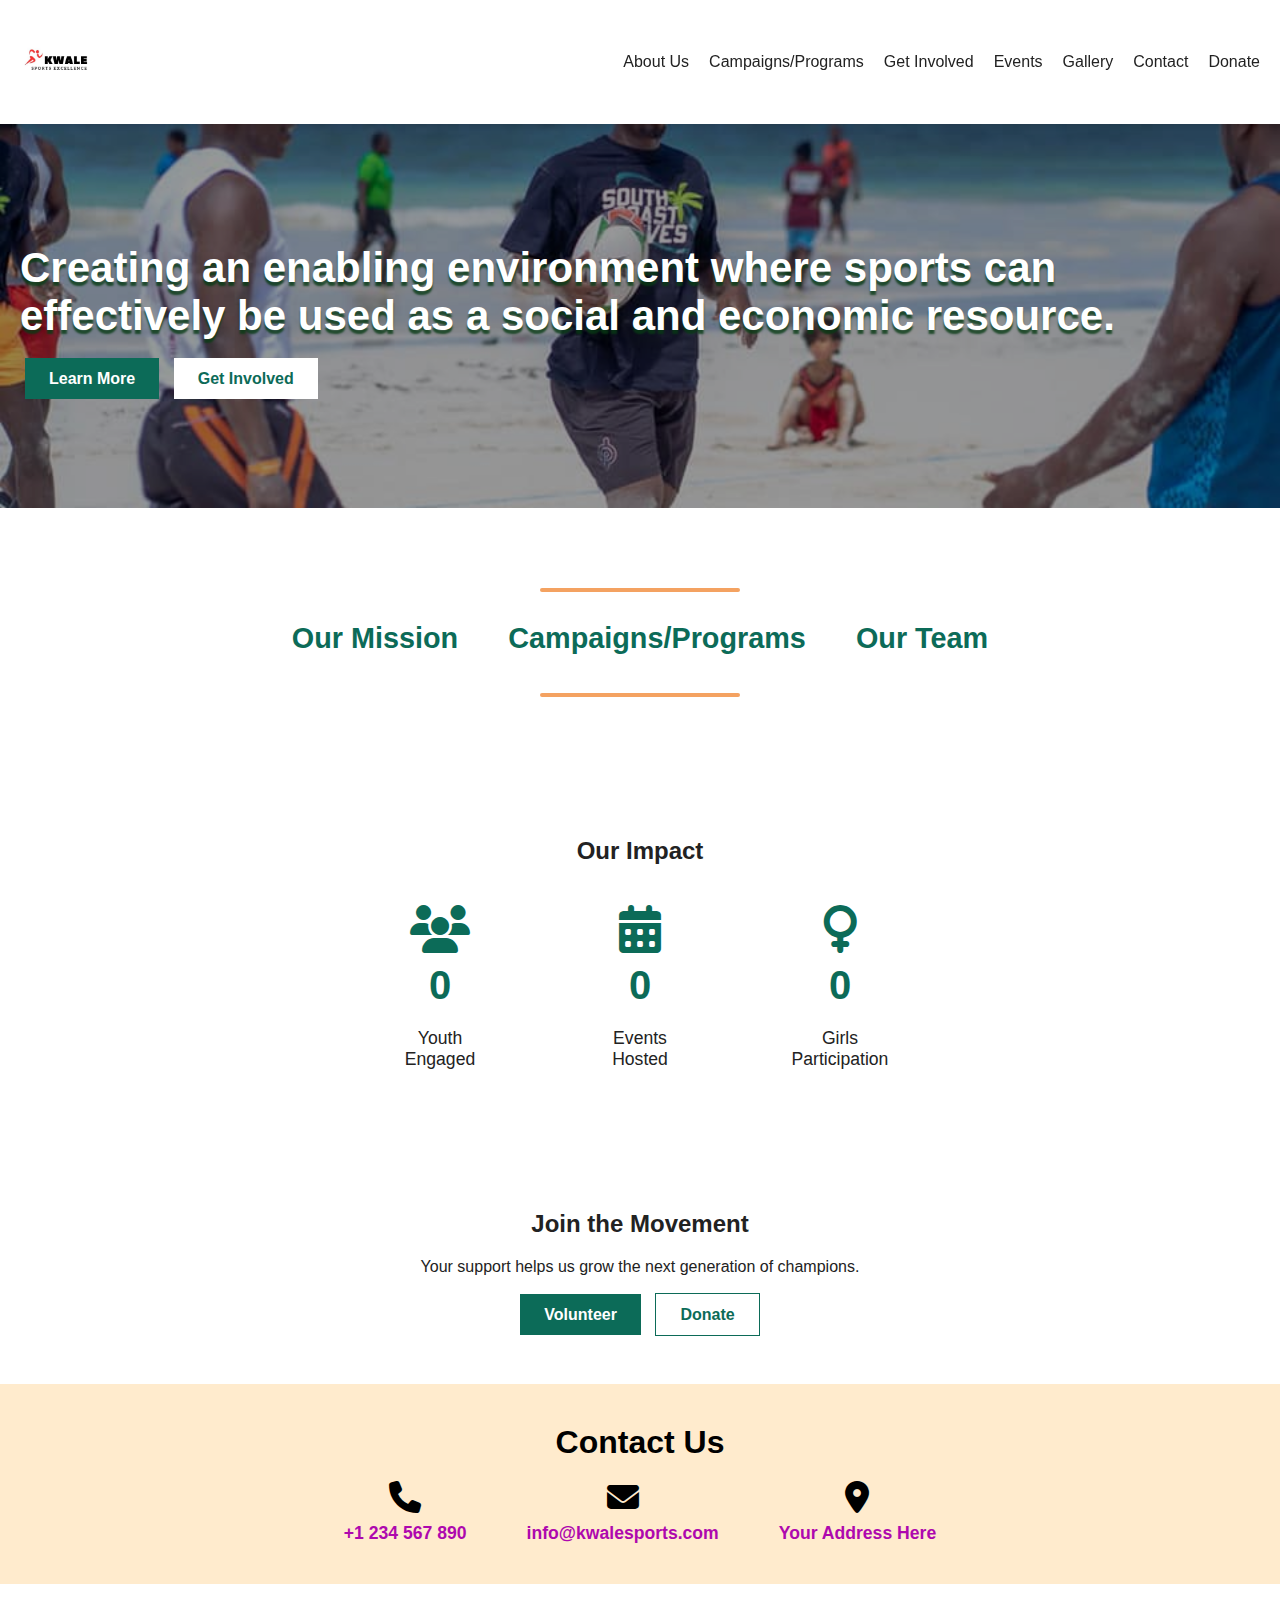
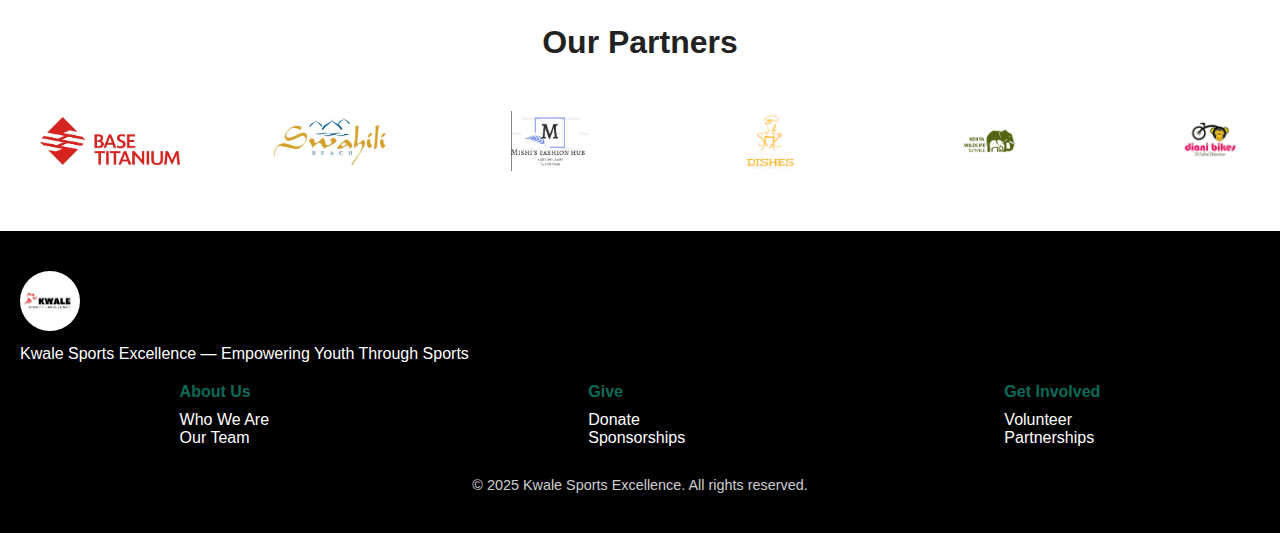
==== commit 021f7faf: "changed hero image to a beach image" ====
--- a/index.html
+++ b/index.html
@@ -58,13 +58,13 @@
   <div class="hero-content">
     <h1>Creating an enabling environment
         where sports can effectively be used as a social and economic resource.</h1>
-    <p></p>
     <div class="cta-buttons">
       <a href="about.html" class="btn btn-primary">Learn More</a>
       <a href="involve.html" class="btn btn-secondary">Get Involved</a>
     </div>
   </div>
 </section>
+
 
 <!-- Featured Campaigns Section
 <section class="featured-campaigns" id="campaigns">
--- a/style.css
+++ b/style.css
@@ -85,7 +85,7 @@
 }
 
 .nav-logo img {
-  height: 50px;
+  height: 80px;
 }
 
 .nav-links {
@@ -185,20 +185,40 @@
 
 /* Hero Section */
 .hero {
-  background: url(assets/olga-guryanova-ft7vJxwl2RY-unsplash\ \(1\).jpg) center/cover no-repeat;
-  color: rgb(255, 255, 255);
-  text-shadow: rgba(0, 0, 0, 0.5) 0px 1px 2px;
+  position: relative;
+  background: url(assets/beach\ srammage.jpg) center/cover no-repeat;
+  color: white;
   text-align: left;
   padding: 120px 20px;
   animation: fadeIn 2s ease-in;
-}
-
-.hero h1{
-    font-size: 40px;
-}
+  z-index: 1;
+}
+
+/* Overlay */
+.hero::before {
+  content: "";
+  position: absolute;
+  top: 0; left: 0;
+  width: 100%;
+  height: 100%;
+  background: rgba(0, 0, 0, 0.4); /* darkens image */
+  z-index: -1; /* behind text */
+}
+
+.hero h1 {
+  font-size: 42px;
+  text-shadow: 0px 4px 2px rgba(7, 59, 20, 0.8);
+}
+
+.hero-content {
+  position: relative;
+  z-index: 2;
+}
+
 .cta-buttons {
-  margin-top: 20px;
-}
+  margin-top: 30px;
+}
+
 
 @keyframes fadeIn {
   from { opacity: 0; }
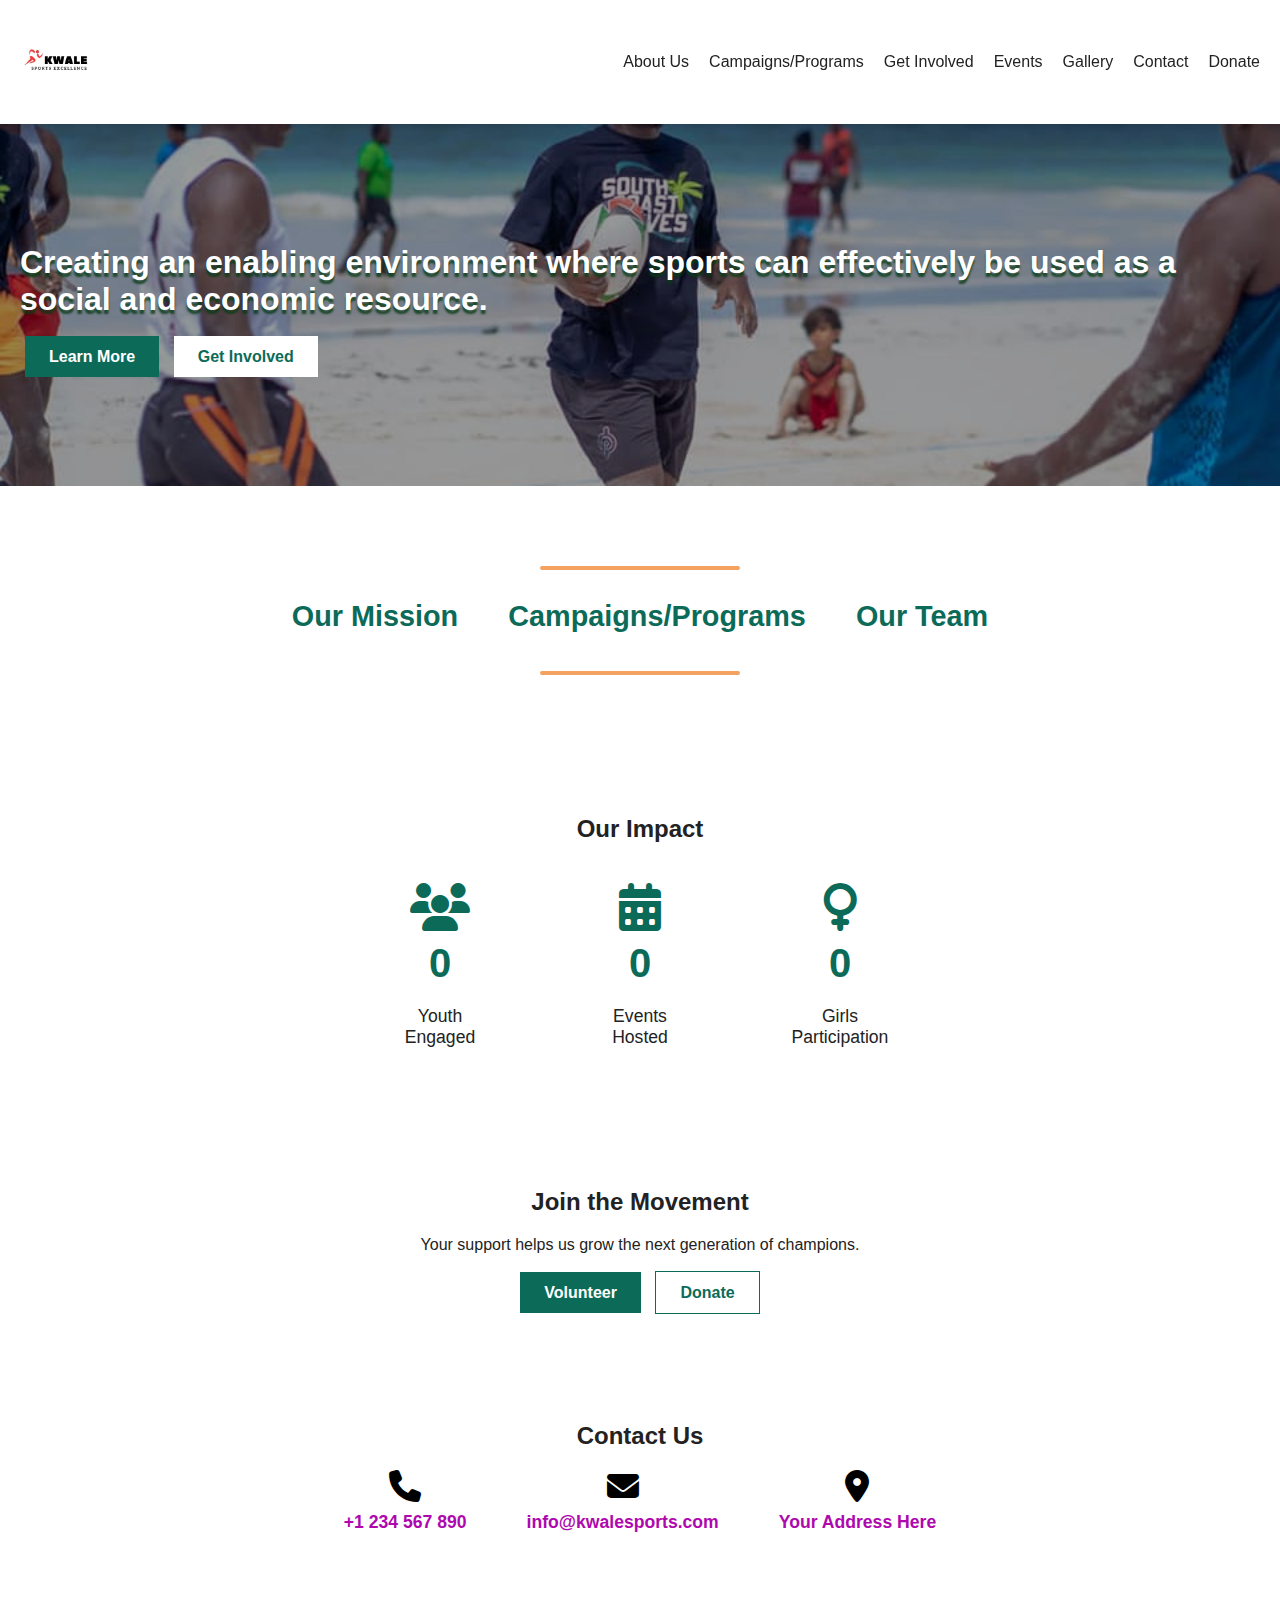
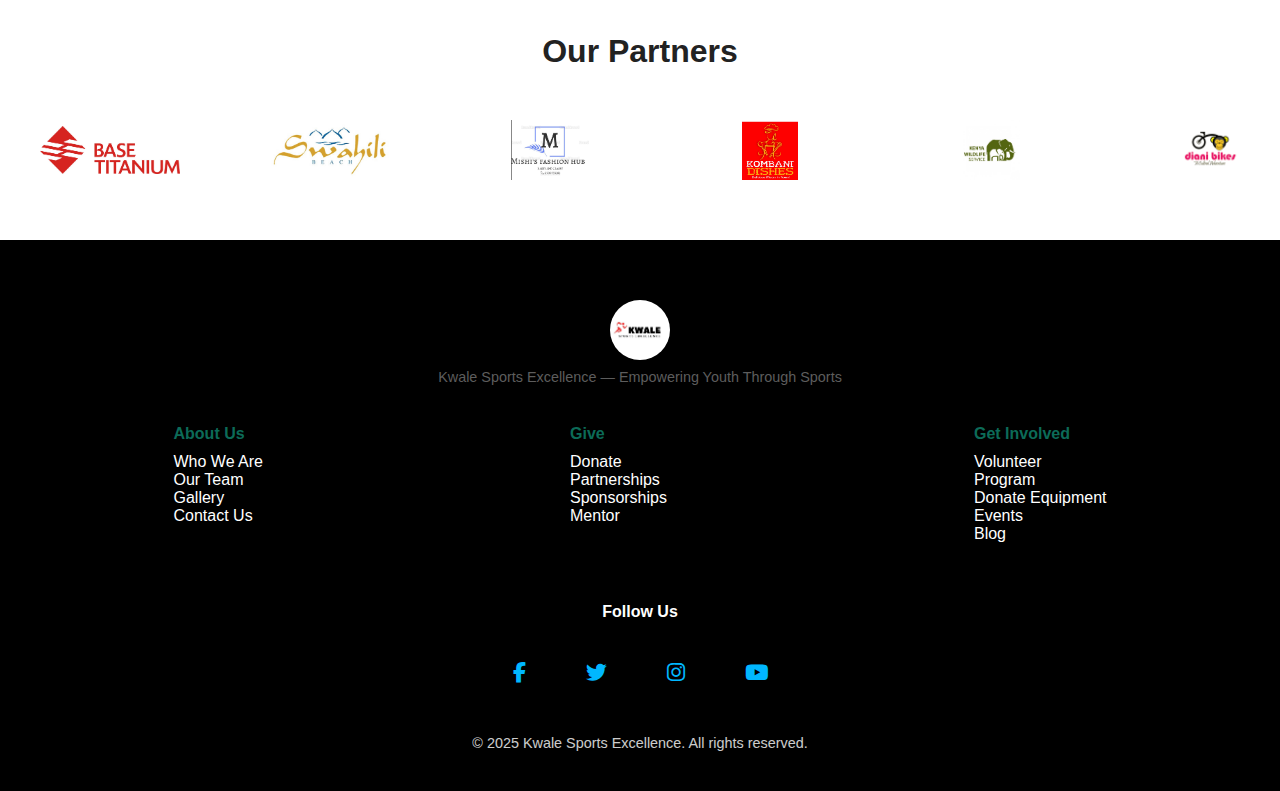
==== commit c3afa780: "makeup" ====
--- a/index.html
+++ b/index.html
@@ -35,10 +35,12 @@
 
 <!-- Mobile Menu -->
 <div class="mobile-menu" id="mobileMenu">
+  <a href="Donate.html">Donate</a>
   <a href="about.html">About Us</a>
   <a href="programs.html">Campaigns/Programs</a>
   <a href="involve.html">Get Involved</a>
-  <a href="Donate.html">Donate</a>
+  <a href="events.html">Events</a>
+    <a href="gallery.html">Gallery</a>
 </div>
 
 <script>
@@ -138,7 +140,7 @@
 
   
 <!-- Contact Details Section -->
-<section class="contact-details">
+  <section id="contact" class="contact-section">
     <h2>Contact Us</h2>
     <div class="contact-info">
       <div class="contact-item">
@@ -164,7 +166,7 @@
         <div class="partner-logo"><img src="assets/base titanium.jpg" alt="Macqubees"></div>
         <div class="partner-logo"><img src="assets/swahili beach.jpg" alt="Partner 2"></div>
         <div class="partner-logo"><img src="assets/mishi fashion hub.jpg" alt="Partner 3"></div>
-        <div class="partner-logo"><img src="assets/kombani_dishes-removebg-preview (1).png" alt="Partner 4"></div>
+        <div class="partner-logo"><img src="assets/kombani dishes.jpg" alt="Partner 4"></div>
         <div class="partner-logo"><img src="assets/kenya wildlife.jpg" alt="Partner 4"></div>
         <div class="partner-logo"><img src="assets/diani bikes.png" alt="Partner 4"></div>
         <div class="partner-logo"><img src="assets/olalo.jpg" alt="okedi"></div>
@@ -175,7 +177,7 @@
         <div class="partner-logo"><img src="assets/base titanium.jpg" alt="Macqubees"></div>
         <div class="partner-logo"><img src="assets/swahili beach.jpg" alt="Partner 2"></div>
         <div class="partner-logo"><img src="assets/mishi fashion hub.jpg" alt="Partner 3"></div>
-        <div class="partner-logo"><img src="assets/kombani_dishes-removebg-preview (1).png" alt="Partner 4"></div>
+        <div class="partner-logo"><img src="assets/kombani dishes.jpg" alt="Partner 4"></div>
         <div class="partner-logo"><img src="assets/kenya wildlife.jpg" alt="Partner 4"></div>
         <div class="partner-logo"><img src="assets/diani bikes.png" alt="Partner 4"></div>
         <div class="partner-logo"><img src="assets/olalo.jpg" alt="okedi"></div>
@@ -190,8 +192,8 @@
   <!-- Footer -->
   <footer class="footer">
     <div class="footer-top">
-      <img src="assets/kwalesportslogo.jpg" alt="CBO Logo" class="footer-logo">
-      <p>Kwale Sports Excellence — Empowering Youth Through Sports</p>
+      <img src="assets/kwalesportslogo.jpg" alt="Kwale Sports Logo">
+      <p class="tagline">Kwale Sports Excellence — Empowering Youth Through Sports</p>
     </div>
     <div class="footer-links">
       <div class="footer-column">
@@ -199,21 +201,38 @@
         <ul>
           <li><a href="about.html">Who We Are</a></li>
           <li><a href="#team">Our Team</a></li>
+          <li><a href="">Gallery</a></li>
+          <li><a href="">Contact Us</a></li>
         </ul>
       </div>
       <div class="footer-column">
         <h4>Give</h4>
         <ul>
           <li><a href="Donate.html">Donate</a></li>
+          <li><a href="">Partnerships</a></li>
           <li><a href="#sponsor">Sponsorships</a></li>
+          <li><a href="">Mentor</a></li>
         </ul>
       </div>
       <div class="footer-column">
         <h4>Get Involved</h4>
         <ul>
           <li><a href="#volunteer">Volunteer</a></li>
-          <li><a href="#partnerships">Partnerships</a></li>
+          <li><a href="programs.html">Program</a></li>
+          <li><a href="">Donate Equipment</a></li>
+          <li><a href="events.html"></a>Events</li>
+          <li><a href="">Blog</a></li>
+
         </ul>
+      </div>
+    </div>
+    <div class="footer-col social">
+      <h4>Follow Us</h4>
+      <div class="social-icons">
+        <a href="#"><i class="fab fa-facebook-f"></i></a>
+        <a href="#"><i class="fab fa-twitter"></i></a>
+        <a href="#"><i class="fab fa-instagram"></i></a>
+        <a href="#"><i class="fab fa-youtube"></i></a>
       </div>
     </div>
     <div class="footer-bottom">
--- a/style.css
+++ b/style.css
@@ -6,6 +6,7 @@
 
 html {
   scroll-behavior: smooth;
+  scroll-padding-top: 100px; /* adjust based on your nav height */
 }
 
 
@@ -284,6 +285,14 @@
 font-size: 1.5em;
 }
 }
+.hero h1 {
+  font-size: 32px;
+}
+
+.cta-buttons .btn {
+  width: 100%;
+  text-align: center;
+}
 
 @media (max-width: 500px) {
   .section-nav-grid {
@@ -526,10 +535,21 @@
   padding: 40px 20px;
 }
 
-.footer-logo {
+.footer-top {
+  text-align: center;
+  padding:20px 20px;
+  background-color: rgb(0, 0, 0);
+}
+
+.footer-top img {
   height: 60px;
-  margin-bottom: 10px;
   border-radius: 50%;
+}
+
+.tagline {
+  color: #5d5d5d;
+  font-size: .9rem;
+  margin-top: 5px;
 }
 
 .footer-links {
@@ -556,6 +576,36 @@
 
 .footer-column ul li a:hover {
   text-decoration: underline;
+}
+
+.footer-col.social {
+  grid-column: span 2;
+  background-color: #000000;
+  text-align: center;
+}
+
+.footer-col.social h4 {
+  margin-top: 50px;
+  padding: 10px;
+  color: rgb(255, 255, 255);
+}
+
+.footer-col .social-icons {
+  display: flex;
+  justify-content: center;
+  gap: 20px;
+  margin-top: 10px;
+}
+
+.footer-col .social-icons a {
+  color: rgb(0, 183, 255);
+  font-size: 1.3rem;
+  padding: 20px;
+  transition: color 0.3s ease;
+}
+
+.footer-col .social-icons a:hover {
+  color: var(--primary-color);
 }
 
 .footer-bottom {
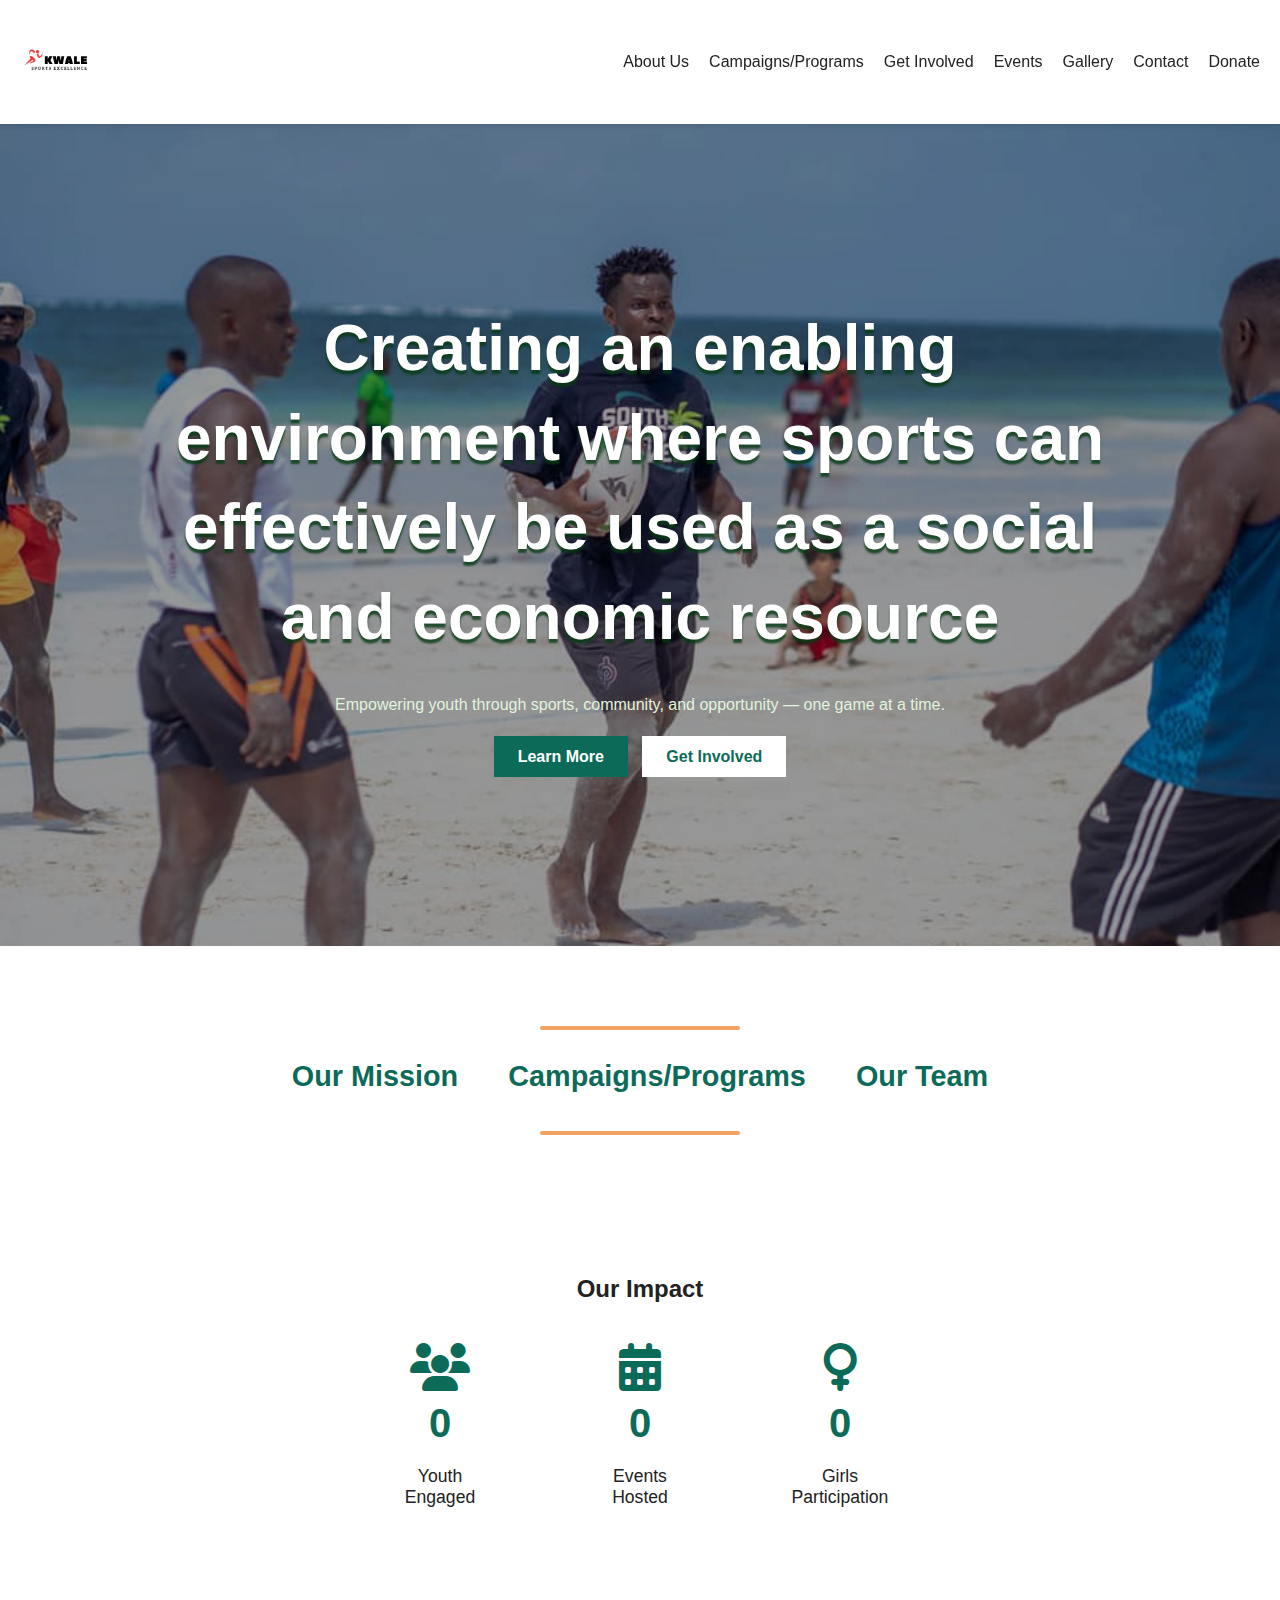
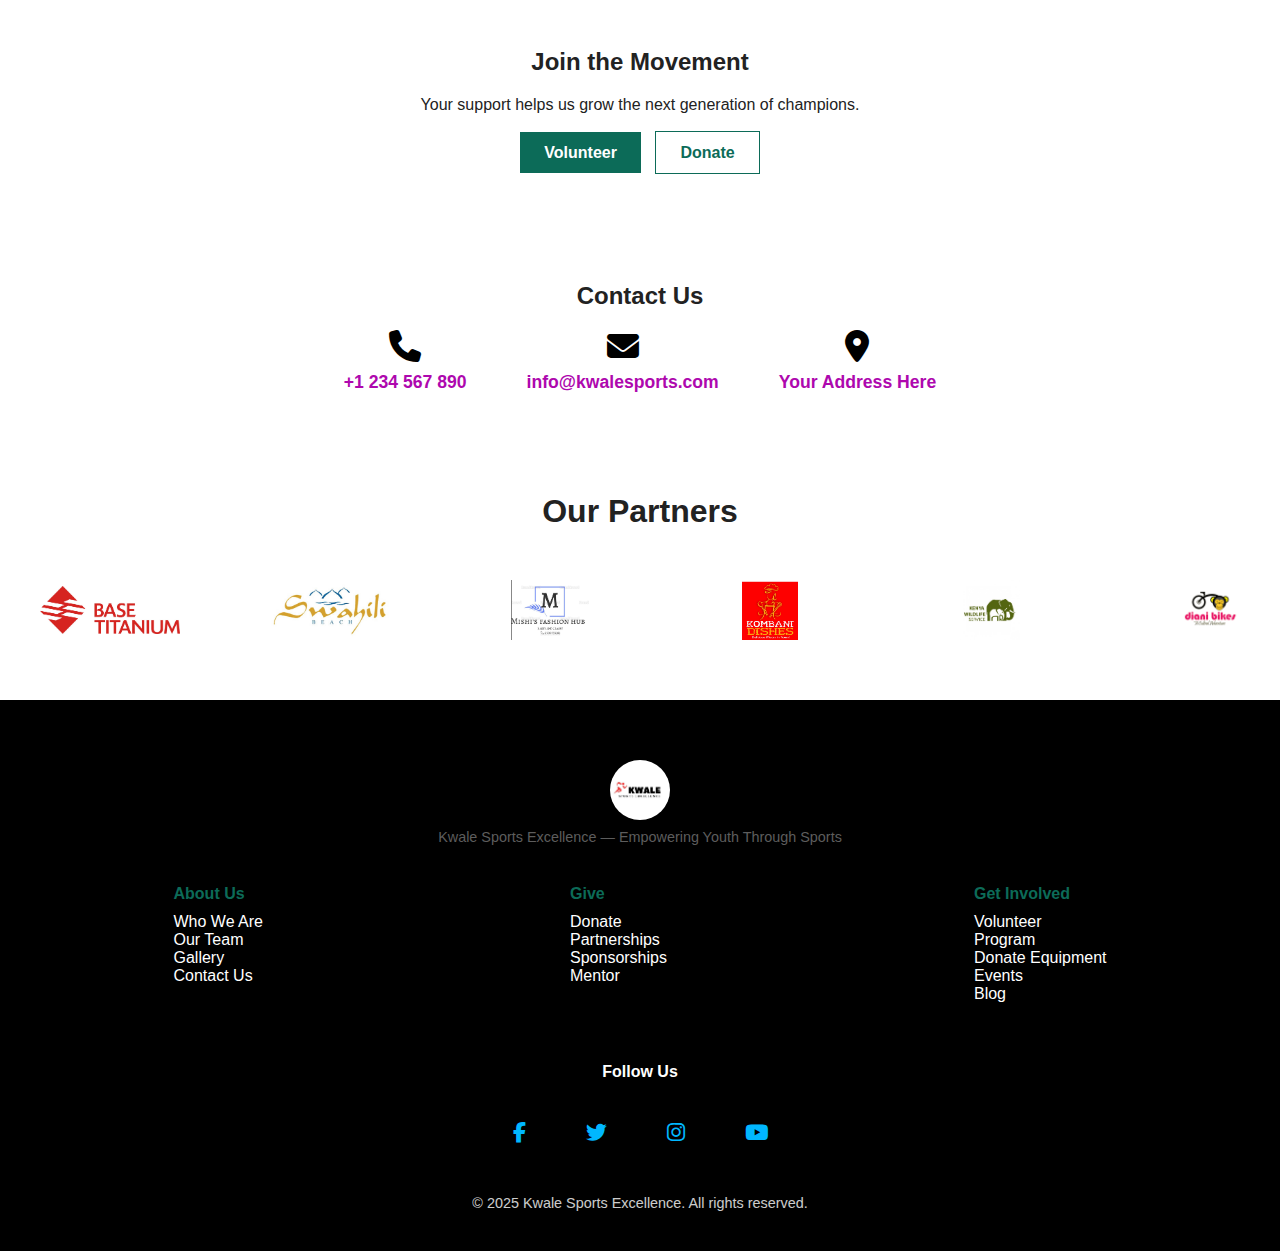
==== commit 97a402c2: "more" ====
--- a/index.html
+++ b/index.html
@@ -58,8 +58,10 @@
 <!-- Hero Section -->
 <section class="hero">
   <div class="hero-content">
-    <h1>Creating an enabling environment
-        where sports can effectively be used as a social and economic resource.</h1>
+    <h1>Creating an enabling environment where sports can effectively be used as a social and economic resource</h1>
+    <p class="hero-description">
+      Empowering youth through sports, community, and opportunity — one game at a time.
+    </p>
     <div class="cta-buttons">
       <a href="about.html" class="btn btn-primary">Learn More</a>
       <a href="involve.html" class="btn btn-secondary">Get Involved</a>
@@ -68,27 +70,6 @@
 </section>
 
 
-<!-- Featured Campaigns Section
-<section class="featured-campaigns" id="campaigns">
-  <h2>Our Featured Campaigns</h2>
-  <div class="campaigns-grid">
-    <div class="campaign">
-      <img src="assets/jumping.jpg" alt="Campaign 1">
-      <h3>Campaign 1</h3>
-      <p>Details about the campaign go here.</p>
-    </div>
-    <div class="campaign">
-      <img src="assets/group with whitemen.webp" alt="Campaign 2">
-      <h3>Campaign 2</h3>
-      <p>Details about the campaign go here.</p>
-    </div>
-    <div class="campaign">
-      <img src="assets/cycle for sables.jpg" alt="Campaign 3">
-      <h3>Campaign 3</h3>
-      <p>Details about the campaign go here.</p>
-    </div>
-  </div>
-</section> -->
 
 <section class="section-nav">
     <div class="section-nav-line"></div>
--- a/style.css
+++ b/style.css
@@ -146,7 +146,7 @@
 }
 
 .mobile-menu a {
-  padding: 15px 0;
+  padding: 20px 0;
   text-decoration: none;
   color: var(--dark-text);
   font-size: 1.2em;
@@ -190,34 +190,92 @@
   background: url(assets/beach\ srammage.jpg) center/cover no-repeat;
   color: white;
   text-align: left;
-  padding: 120px 20px;
+  padding: 100px 20px;
   animation: fadeIn 2s ease-in;
   z-index: 1;
 }
 
-/* Overlay */
 .hero::before {
   content: "";
   position: absolute;
   top: 0; left: 0;
   width: 100%;
   height: 100%;
-  background: rgba(0, 0, 0, 0.4); /* darkens image */
-  z-index: -1; /* behind text */
+  background: rgba(0, 0, 0, 0.4);
+  z-index: -1;
+}
+
+.hero-content {
+  position: relative;
+  z-index: 2;
+  max-width: 1000px;
+  margin: 0 auto;
+  text-align: center;
 }
 
 .hero h1 {
   font-size: 42px;
   text-shadow: 0px 4px 2px rgba(7, 59, 20, 0.8);
-}
-
-.hero-content {
-  position: relative;
-  z-index: 2;
-}
-
+  margin-bottom: 30px;
+  line-height: 1.4;
+}
+
+.hero-description {
+  font-size: 1rem;
+  max-width: 700px;
+  margin: 0 auto 10px;
+  line-height: 1.6;
+  color: #e0f4de;
+}
+
+@media (min-width: 768px) {
+  .hero-description {
+    font-size: .8rem;
+  }
+}
+
+@media (min-width: 1024px) {
+  .hero-description {
+    font-size: 1rem;
+  }
+}
+
+
+/* Call to Action Buttons */
 .cta-buttons {
   margin-top: 30px;
+}
+
+@media (min-width: 768px) {
+  .hero h1 {
+    font-size: 56px;
+  }
+}
+
+@media (min-width: 1024px) {
+  .hero {
+    padding: 180px 40px;
+  }
+
+  .hero h1 {
+    font-size: 64px;
+  }
+}
+
+@media (max-width: 767px) {
+  .hero h1 {
+    font-size: 40px;
+    text-align: left;
+  }
+
+  .cta-buttons {
+    flex-direction: column;
+    gap: 15px;
+  }
+
+  .cta-buttons .btn {
+    width: 100%;
+  }
 }
 
 
@@ -285,14 +343,6 @@
 font-size: 1.5em;
 }
 }
-.hero h1 {
-  font-size: 32px;
-}
-
-.cta-buttons .btn {
-  width: 100%;
-  text-align: center;
-}
 
 @media (max-width: 500px) {
   .section-nav-grid {
